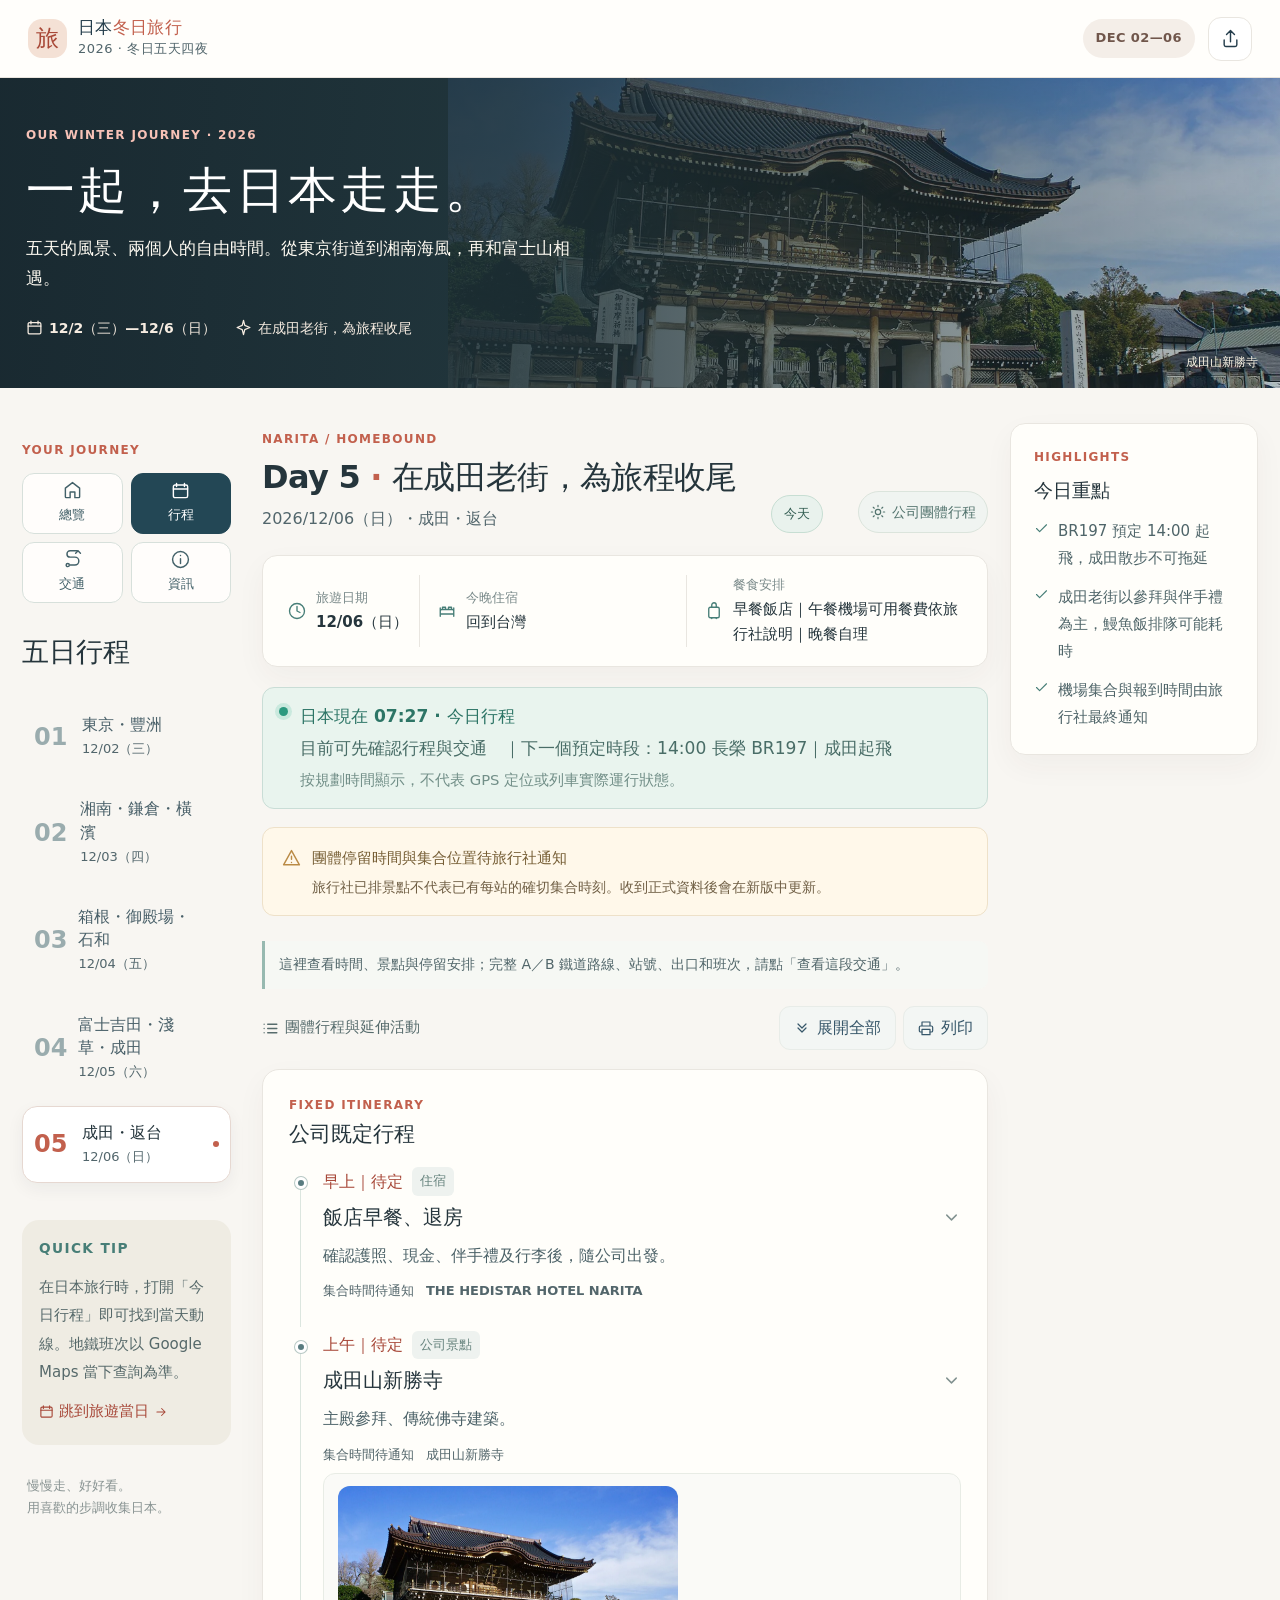
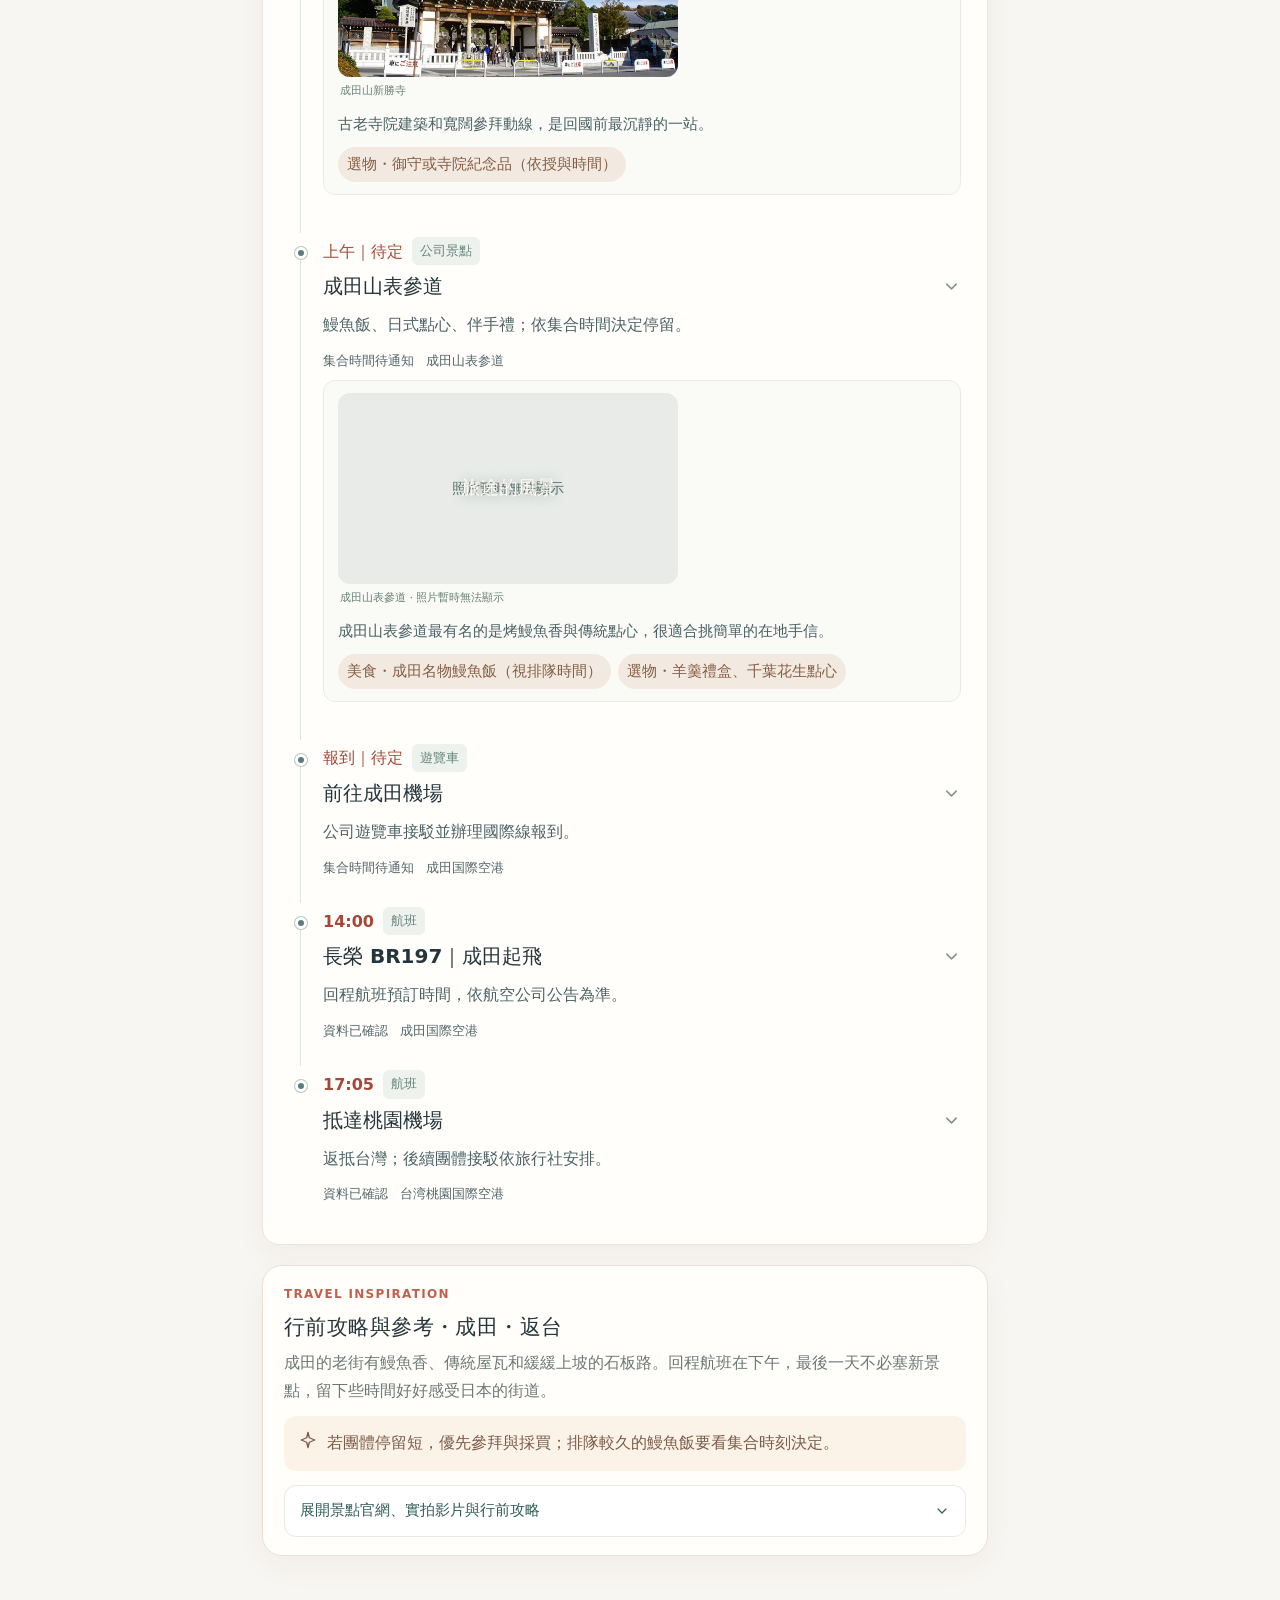
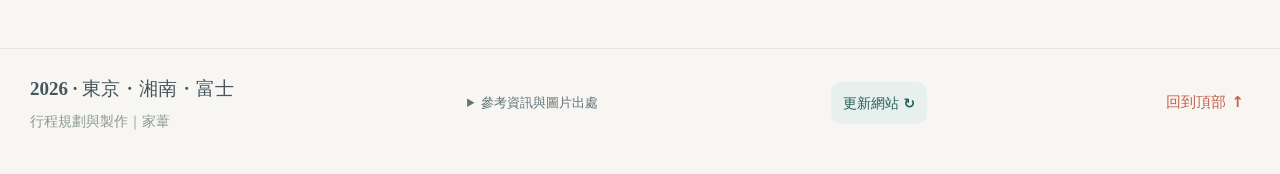
==== index.html @ fb78ba10 "Make LINE OG image release-specific and preserve fresh share previews: index.html" ====
<!doctype html>
<html lang="zh-Hant">
<head>
  <meta charset="UTF-8" />
  <meta name="viewport" content="width=device-width, initial-scale=1, viewport-fit=cover" />
  <meta name="theme-color" content="#243d4b" />
  <meta name="description" content="12/2–12/6，東京、湘南、箱根與富士山五日自由行手冊，含每日行程、景點美食、購物與步行交通導航。" />
  <meta name="robots" content="noindex, nofollow, noarchive" />
  <link rel="canonical" href="https://squallorc-dot.github.io/japan-company-trip-2026/" />
  <meta property="og:type" content="website" />
  <meta property="og:locale" content="zh_TW" />
  <meta property="og:site_name" content="2026 日本冬日旅行" />
  <meta property="og:title" content="2026 日本冬日旅行｜東京・湘南・富士" />
  <meta property="og:description" content="12/2–12/6，從東京街道到湘南海風，再和富士山相遇。五天的風景，也有兩個人的自由時光。" />
  <meta property="og:url" content="https://squallorc-dot.github.io/japan-company-trip-2026/" />
  <meta property="og:image" content="https://squallorc-dot.github.io/japan-company-trip-2026/assets/og-cover-20261024-17.jpg" />
  <meta property="og:image:width" content="1200" />
  <meta property="og:image:height" content="630" />
  <meta property="og:image:alt" content="新倉山忠靈塔與富士山的日本冬日風景" />
  <meta name="twitter:card" content="summary_large_image" />
  <meta name="twitter:title" content="2026 日本冬日旅行｜東京・湘南・富士" />
  <meta name="twitter:description" content="12/2–12/6，從東京街道到湘南海風，再和富士山相遇。五天的風景，也有兩個人的自由時光。" />
  <meta name="twitter:image" content="https://squallorc-dot.github.io/japan-company-trip-2026/assets/og-cover-20261024-17.jpg" />
  <meta name="color-scheme" content="light" />
  <meta name="author" content="家葦" />
  <link rel="icon" type="image/svg+xml" href="./assets/icon.svg" />
  <link rel="manifest" href="./manifest.webmanifest" />
  <link rel="apple-touch-icon" href="./assets/icon-192.png" />
  <link rel="stylesheet" href="./styles.css?v=20261024-17" />
  <title>2026 日本冬日旅行｜東京・湘南・富士</title>
</head>
<body>
  <div id="app">
    <div class="boot-screen"><div class="boot-mark">旅</div><p>2026 日本旅遊手冊</p></div>
  </div>
  <script type="module" src="./app.js?v=20261024-17"></script>
</body>
</html>
---- styles.css ----
:root{
 --navy:#102a37;--navy2:#234755;--coral:#e85a4f;--coral-dark:#b83e37;--mint:#4b918b;--sand:#f6eee5;
 --paper:#f8f8f5;--card:#fff;--ink:#1b2c32;--muted:#65757b;--line:#e6e8e5;--soft:#f2f5f3;
 --shadow:0 14px 38px rgba(18,45,52,.055);--radius:18px;--max:1510px;
 font-family:Inter,"Noto Sans TC","PingFang TC","Microsoft JhengHei",system-ui,-apple-system,sans-serif;
 color:var(--ink);background:var(--paper);font-synthesis:none;
}
*{box-sizing:border-box}html{scroll-behavior:smooth}body{margin:0;min-width:320px;line-height:1.56;-webkit-font-smoothing:antialiased}button,input{font:inherit}button{cursor:pointer}button:disabled{cursor:not-allowed}a{color:inherit;text-decoration:none}a:hover{text-decoration:none}img{max-width:100%}.i{display:inline-block;flex-shrink:0;vertical-align:-.18em}.site-shell{min-height:100vh}.boot-screen{height:70vh;display:grid;place-content:center;text-align:center;gap:12px;color:var(--navy)}.boot-mark{width:62px;height:62px;border-radius:18px;display:grid;place-items:center;background:var(--navy);color:white;font-weight:900;font-size:30px;margin:auto}.boot-screen p{font-size:14px;letter-spacing:.16em}
/* Universal controls */
.eyebrow{display:block;font-size:10px;font-weight:850;letter-spacing:.16em;color:var(--coral);text-transform:uppercase}.eyebrow.light{color:#f7c2b7}.button{appearance:none;border:1px solid transparent;border-radius:11px;display:inline-flex;align-items:center;justify-content:center;gap:7px;padding:9px 13px;font-size:12px;font-weight:800;white-space:nowrap;background:white;transition:transform .15s,background .15s,border-color .15s}.button:hover{transform:translateY(-1px)}.button:focus-visible,.icon-button:focus-visible,button:focus-visible,a:focus-visible{outline:3px solid #f5a38f;outline-offset:3px}.button-primary{color:white;background:var(--coral);border-color:var(--coral)}.button-primary:hover{background:var(--coral-dark)}.button-outline{border-color:var(--line);background:white;color:var(--ink)}.button-outline:hover{border-color:var(--mint)}.button-soft{background:#fff0ee;border-color:#f5d4cc;color:var(--coral-dark)}.button-quiet{color:var(--navy2);background:#f3f6f4;border-color:#e8ece8}.button-quiet:hover{background:#e9f0ed}.button-full{width:100%}.icon-button{width:36px;height:36px;display:grid;place-items:center;border:1px solid var(--line);border-radius:11px;background:white;color:var(--navy)}.text-link{border:0;padding:0;background:transparent;color:var(--coral-dark);font-size:12px;font-weight:750;display:inline-flex;align-items:center;gap:5px;text-align:left}.text-link:hover{text-decoration:underline}
/* Header */
.topbar{height:74px;padding:0 max(28px,calc((100vw - var(--max))/2));background:rgba(255,255,255,.96);border-bottom:1px solid #ebedeb;display:flex;align-items:center;justify-content:space-between;position:relative;z-index:5}.brand{display:flex;align-items:center;gap:11px}.brand-mark{width:39px;height:39px;border-radius:12px;background:var(--navy);color:#f5c39f;font-size:20px;font-weight:900;display:grid;place-items:center}.brand-name{display:grid;gap:0}.brand-name b{font-size:13px;letter-spacing:.07em;color:var(--navy);line-height:1.3}.brand-name b span{color:var(--coral)}.brand-name small{font-size:11px;color:var(--muted);letter-spacing:.12em}.top-actions{display:flex;align-items:center;gap:13px}.date-pill{font-size:11px;font-weight:800;letter-spacing:.09em;color:var(--navy2);background:#f3f5f3;padding:8px 13px;border-radius:50px}
/* Hero */
.hero{min-height:292px;background:linear-gradient(118deg,#102a37 0%,#214654 59%,#3c6c72 100%);position:relative;overflow:hidden;display:flex;align-items:center;padding:37px max(35px,calc((100vw - var(--max))/2 + 32px));isolation:isolate}.hero:after{content:"";pointer-events:none;position:absolute;inset:0;background:linear-gradient(90deg,rgba(11,33,43,.74),rgba(11,33,43,.65) 38%,rgba(11,33,43,.04) 78%);z-index:-1}.hero-inner{max-width:690px;z-index:1;position:relative}.hero h1{color:white;font-weight:850;font-size:clamp(29px,3.4vw,46px);letter-spacing:.065em;margin:12px 0 10px;line-height:1.23}.hero-sub{color:#e1e9e5;font-size:13px;max-width:520px;margin:0;line-height:1.85}.hero-meta{display:flex;flex-wrap:wrap;gap:14px 21px;margin-top:23px;color:#d0e1dd;font-size:11px;font-weight:650}.hero-meta>span{display:inline-flex;align-items:center;gap:6px}.hero-art{position:absolute;right:0;top:0;height:100%;width:55%;object-fit:cover;object-position:center 50%;opacity:.82;z-index:-2}
/* Dashboard layout */
.workspace{max-width:var(--max);margin:auto;display:grid;grid-template-columns:228px minmax(0,1fr);gap:31px;padding:34px 26px 90px;align-items:start}.sidebar{padding:17px 5px 18px 0;position:sticky;top:17px}.sidebar-eyebrow{font-size:10px;font-weight:900;color:var(--coral);letter-spacing:.18em}.sidebar-title{font-size:22px;font-weight:850;margin:6px 0 22px}.day-nav{display:grid;gap:7px}.day-nav-item{width:100%;display:flex;align-items:center;gap:12px;background:transparent;border:1px solid transparent;border-radius:15px;padding:12px 10px;text-align:left;color:#496069;transition:background .15s,border-color .15s}.day-nav-item:hover{background:white;border-color:var(--line)}.day-nav-item.is-active{background:white;border-color:#e6d8d1;box-shadow:0 6px 17px rgba(20,45,49,.055);color:var(--ink)}.day-nav-num{font-size:24px;line-height:1;font-weight:800;color:#9aacae;width:37px}.is-active .day-nav-num{color:var(--coral)}.day-nav-item b{display:block;font-size:12px;white-space:nowrap;line-height:1.45}.day-nav-item small{display:block;color:var(--muted);font-size:11px;margin-top:2px}.nav-indicator{width:6px;height:6px;background:var(--coral);border-radius:50%;margin-left:auto;opacity:0}.is-active .nav-indicator{opacity:1}.sidebar-card{margin-top:37px;background:#ebf0ed;padding:17px;border-radius:16px}.sidebar-mini{color:var(--mint);font-weight:900;font-size:10px;letter-spacing:.14em}.sidebar-card p{font-size:12px;line-height:1.8;color:#56696a;margin:12px 0}.sidebar-foot{color:#889392;font-size:10px;line-height:1.7;padding:30px 5px 0}.workspace-main{min-width:0}.content-grid{display:grid;grid-template-columns:minmax(0,1fr) 260px;gap:25px;align-items:start}.main-content{min-width:0}.right-rail{display:grid;gap:17px;position:sticky;top:20px}.sidebox{background:white;border-radius:15px;padding:21px;border:1px solid var(--line);box-shadow:var(--shadow)}.sidebox h3{font-size:15px;margin:6px 0 12px}.sidebox p{font-size:12px;color:#5d6d71;line-height:1.8;margin:8px 0 15px}.sidebox .text-link{margin-top:13px}.highlight-list{list-style:none;padding:0;margin:0;display:grid;gap:12px}.highlight-list li{display:flex;align-items:start;gap:9px;color:#52686a;font-size:12px;line-height:1.7}.highlight-list li .i{margin-top:3px;color:var(--mint)}.hotel-side h3{line-height:1.4}
/* Day content */
.intro-heading{display:flex;align-items:flex-end;justify-content:space-between;gap:20px;margin:6px 0 24px}.intro-heading h2{font-size:clamp(24px,2.1vw,32px);line-height:1.3;margin:7px 0 7px;letter-spacing:-.02em}.divider-dot{color:var(--coral);margin:0 10px}.intro-heading p{font-size:13px;color:var(--muted);margin:0}.day-kind{border:1px solid #dbe4dc;border-radius:50px;white-space:nowrap;color:#53746e;font-size:11px;font-weight:750;padding:8px 11px;background:#f0f4f1;display:inline-flex;align-items:center;gap:6px}
.fact-strip{background:white;border:1px solid var(--line);box-shadow:var(--shadow);border-radius:15px;display:grid;grid-template-columns:.77fr 1.4fr 1.5fr;padding:18px 18px;margin-bottom:23px;gap:8px}.fact-strip>div{display:flex;gap:10px;min-width:0;border-right:1px solid var(--line);padding:0 10px;align-items:center}.fact-strip>div:last-child{border:0}.fact-strip .i{color:var(--mint);flex-shrink:0}.fact-strip span{min-width:0}.fact-strip small{display:block;font-size:10px;color:#7a8a8a;white-space:nowrap}.fact-strip strong{display:block;font-size:11px;line-height:1.5;color:var(--ink);font-weight:800;margin-top:2px}
.day-tabs{display:none}.plan-panel{background:white;border:1px solid var(--line);border-radius:17px;padding:21px 21px 19px;box-shadow:var(--shadow);margin-bottom:20px}.section-top{display:flex;align-items:center;justify-content:space-between;gap:16px;margin-bottom:18px}.section-top h3{font-size:18px;line-height:1.3;margin:5px 0 0;font-weight:850}.plan-options{display:flex;flex-wrap:wrap;gap:8px;margin-bottom:15px}.plan-option{border:1px solid #e2e5e1;border-radius:11px;background:#f7f8f6;color:#536a6c;display:flex;align-items:center;gap:7px;padding:11px 13px;font-size:11px;font-weight:780;line-height:1.3}.plan-option b{display:grid;place-items:center;width:19px;height:19px;border-radius:6px;background:#e8eeee;font-size:11px}.plan-option.active{background:#fff4f0;border-color:#f4b9a7;color:#ab4339}.plan-option.active b{color:white;background:var(--coral)}.plan-option .i{margin-left:2px}.plan-desc{display:flex;align-items:start;gap:12px;background:#f7f9f7;border-radius:11px;padding:14px}.plan-desc-icon{width:34px;height:34px;display:grid;place-items:center;background:#e4eeea;color:#4e8c82;border-radius:9px;flex-shrink:0}.plan-desc b{font-size:12px;color:#38545b}.plan-desc p{font-size:11px;color:#738184;margin:4px 0 0;line-height:1.7}
.notice{display:flex;gap:11px;background:#fff8ea;border:1px solid #eee1c9;border-radius:12px;padding:13px 17px;margin:0 0 25px;color:#765e35}.notice-mark{margin-top:2px;color:#ba8b46}.notice strong{font-size:12px}.notice p{font-size:11px;line-height:1.7;margin:3px 0 0;color:#8a7858}.notice.compact{margin-top:20px}.toolbar{display:flex;justify-content:space-between;align-items:center;gap:7px;margin:4px 0 19px}.toolbar>span{font-size:12px;font-weight:800;color:#576c6d;display:flex;gap:6px;align-items:center}.toolbar>div{display:flex;gap:7px}.toolbar .button{padding:8px 10px;font-size:11px}
/* Timeline */
.timeline-section{background:white;border:1px solid var(--line);border-radius:17px;padding:22px 24px 13px;margin-bottom:20px;box-shadow:var(--shadow)}.timeline-section>.section-top{margin-bottom:15px}.timeline{position:relative}.timeline-item{position:relative;display:grid;grid-template-columns:23px minmax(0,1fr);gap:11px;min-width:0}.timeline-rail{position:relative;display:flex;justify-content:center}.timeline-rail:before{position:absolute;content:"";top:14px;bottom:0;width:1px;background:#dce6df}.timeline-item:last-child .timeline-rail:before{display:none}.rail-circle{position:relative;z-index:1;margin-top:14px;width:12px;height:12px;border:3px solid white;border-radius:50%;background:#8fa6a3;box-shadow:0 0 0 1px #b7c8c4}.timeline-item.company .rail-circle{background:#597c80}.timeline-item.personal .rail-circle{background:var(--coral);box-shadow:0 0 0 1px #ecc3bb}.timeline-item.transit .rail-circle{background:#97b9b0}.timeline-item.bonus .rail-circle{background:#dfb36e}.event-body{padding:4px 0 22px;min-width:0}.event-top{display:flex;align-items:center;gap:8px;flex-wrap:wrap;margin-bottom:4px}.event-time{font-size:11px;color:var(--coral-dark);font-weight:900;letter-spacing:.035em}.event-tag{background:#eef2ef;border-radius:6px;padding:2px 7px;color:#66837d;font-size:10px;font-weight:750}.event-title-button{background:transparent;border:0;padding:0;text-align:left;display:flex;justify-content:space-between;align-items:center;gap:10px;color:var(--ink);width:100%}.event-title-button:hover .event-title{color:var(--coral-dark)}.event-title-button[aria-expanded="true"]>.i{transform:rotate(180deg)}.event-title-button>.i{color:#80918f;transition:transform .18s}.event-title{font-size:14px;line-height:1.4;font-weight:850}.event-desc{font-size:12px;color:#5d6c71;line-height:1.75;margin:6px 21px 7px 0}.event-meta{display:flex;align-items:center;flex-wrap:wrap;gap:7px 12px;font-size:10px;color:#97a1a0}.event-meta>span:first-child{font-weight:750}.japan-label{font-weight:550}.event-extra{margin-top:11px;margin-right:6px;border-left:2px solid #dfe8e2;background:#f7f9f7;padding:13px 14px;border-radius:0 10px 10px 0}.hours{font-size:11px;color:#627571;display:flex;align-items:center;gap:7px;margin-bottom:8px;line-height:1.6}.event-tips{padding:0 0 0 17px;margin:3px 0 12px;font-size:11px;color:#5c6c6e;line-height:1.72}.event-tips li{padding-left:0;margin-bottom:5px}.event-actions{display:flex;flex-wrap:wrap;gap:7px}.mini-action{display:inline-flex;align-items:center;gap:5px;border:1px solid #dae4de;padding:8px 10px;font-weight:750;font-size:11px;border-radius:9px;background:white;color:#55786e}.mini-action.strong{background:#e6f0ea;color:#336d60;border-color:#d1e2d8}.mini-action:hover{border-color:var(--mint)}.minor{font-size:11px;color:var(--muted)}
/* Main pages */
.page-section{min-height:60vh;max-width:1040px}.page-heading{margin:4px 0 26px}.page-heading h2{font-size:30px;margin:6px 0 8px;line-height:1.3}.page-heading p{color:#66777a;font-size:13px;margin:0}.overview-list{display:grid;gap:13px}.overview-card{display:flex;text-align:left;align-items:center;gap:20px;border:1px solid var(--line);background:white;border-radius:16px;padding:22px 22px;width:100%;transition:transform .2s,border-color .2s,box-shadow .2s;box-shadow:var(--shadow)}.overview-card:hover{transform:translateY(-2px);border-color:#eac6b9;box-shadow:0 15px 28px rgba(34,57,61,.07)}.overview-card.selected{border-left:4px solid var(--coral)}.overview-index{min-width:74px;display:grid;justify-items:center;color:var(--coral)}.overview-index b{font-size:37px;line-height:1}.overview-index small{font-size:11px;letter-spacing:.09em;color:#9ca9a8;font-weight:800;margin-top:4px}.overview-text{flex:1;min-width:0}.overview-text>span{color:var(--mint);font-weight:800;font-size:10px;letter-spacing:.08em}.overview-text h3{font-size:16px;font-weight:850;line-height:1.45;margin:3px 0}.overview-text p{font-size:12px;color:#718085;margin:0 0 9px}.overview-text>small{display:inline-flex;gap:5px;align-items:center;color:#728989;font-size:11px}.overview-arrow{color:#a5b1b1}.overview-summary{display:grid;grid-template-columns:repeat(3,1fr);gap:12px;margin-top:25px}.overview-summary>div{background:#eaf1ed;border-radius:13px;padding:18px;display:grid;gap:7px}.overview-summary .i{color:var(--mint)}.overview-summary b{font-size:12px}.overview-summary span{font-size:11px;line-height:1.6;color:#617573}
.route-list{display:grid;gap:10px}.route-card{background:white;display:flex;align-items:start;gap:16px;border:1px solid var(--line);border-radius:14px;padding:18px}.route-index{background:#e7efeb;color:var(--mint);border-radius:50%;width:28px;height:28px;flex-shrink:0;display:grid;place-items:center;font-weight:800;font-size:12px}.route-info{flex:1;min-width:0}.route-info b{font-size:13px}.route-info small{display:block;font-size:11px;color:#758988;margin:5px 0}.route-info p{font-size:11px;color:#5d6f70;margin:5px 0 0;line-height:1.75}.route-go{background:var(--coral);color:white;padding:9px;border-radius:10px;display:flex}.route-go:hover{background:var(--coral-dark)}.empty-panel{background:white;border:1px solid var(--line);padding:25px;border-radius:12px;color:#5f7371;font-size:12px}.return-hotel{background:#183c46;color:white;border-radius:15px;padding:23px;display:flex;align-items:center;justify-content:space-between;gap:10px;margin-top:20px}.return-hotel small{color:#a7c7c5;font-size:10px;display:block}.return-hotel strong{display:block;font-size:15px;line-height:1.5;margin:4px 0}.return-hotel p{font-size:11px;color:#bad0cd;margin:0}.quick-sites{margin-top:26px;background:white;border:1px solid var(--line);padding:22px;border-radius:16px;display:flex;flex-wrap:wrap;gap:9px}.quick-sites h3{font-size:15px;width:100%;margin:0 0 7px}.quick-sites a{display:flex;align-items:center;gap:5px;padding:7px 9px;background:#f3f6f4;border-radius:7px;font-size:11px;color:#43645f;font-weight:750}
/* Info */
.info-subhead{display:flex;gap:9px;align-items:center;margin:31px 0 14px;font-size:17px;font-weight:850}.info-subhead .i{color:var(--coral)}.flight-grid{display:grid;grid-template-columns:repeat(2,minmax(0,1fr));gap:14px}.flight-card{background:white;border:1px solid var(--line);border-radius:15px;padding:19px;box-shadow:var(--shadow)}.flight-top{display:flex;align-items:center;justify-content:space-between;font-size:11px;color:#78908c;margin-bottom:18px}.flight-top b{background:#eef3ee;padding:4px 9px;border-radius:7px;color:var(--navy2)}.flight-time{display:flex;justify-content:space-between;gap:7px;align-items:start}.flight-time>div{display:grid;gap:5px;flex:1}.flight-time>div:last-child{text-align:right}.flight-time strong{font-size:25px;color:var(--navy)}.flight-time small{font-size:10px;color:#60777b}.flight-line{color:var(--coral);font-size:22px;margin:2px 4px}.flight-card p{font-size:11px;color:#83908f;margin:17px 0 0}.hotel-stack{display:grid;gap:15px}.hotel-card{background:white;padding:23px 25px;border:1px solid var(--line);border-radius:16px}.hotel-heading{border-bottom:1px solid var(--line);padding-bottom:15px;margin-bottom:13px}.hotel-heading small{font-size:11px;color:var(--coral);font-weight:800}.hotel-heading h3{font-size:17px;line-height:1.4;margin:5px 0}.hotel-heading p{font-size:11px;color:#728683;margin:0}.hotel-card>p{font-size:12px;color:#5b6d6f;line-height:1.8}.hotel-card ul{font-size:11px;line-height:1.8;color:#607474;padding-left:19px}.hotel-card li{margin-bottom:5px}.hotel-actions{display:flex;gap:8px;flex-wrap:wrap;margin-top:17px}.check-caption{font-size:11px;color:#7d8a88}.check-list{background:white;border:1px solid var(--line);border-radius:15px;overflow:hidden}.check-row{display:flex;align-items:center;gap:11px;padding:14px 15px;border-bottom:1px solid var(--line);cursor:pointer}.check-row:last-child{border-bottom:0}.check-row input{accent-color:var(--coral);width:17px;height:17px;flex-shrink:0}.check-row input:checked+.check-text{text-decoration:line-through;color:#8b9996}.check-text{flex:1;font-size:12px;line-height:1.7}.check-status{font-size:10px;font-weight:800;color:#997340;background:#fff4e6;padding:4px 8px;border-radius:7px;white-space:nowrap}.sources-card{border-radius:15px;background:white;border:1px solid var(--line);padding:21px 24px;display:flex;gap:9px;flex-direction:column}.sources-card p{font-size:12px;line-height:1.8;color:#5c6d6f;margin:0 0 8px}.sources-card a,.sources-card>span{font-size:11px;color:#3f7771;display:flex;align-items:center;gap:5px}.sources-card a:hover{text-decoration:underline}.version-text{margin-top:17px;border-top:1px solid var(--line);padding-top:12px;font-size:10px;color:#9ba6a3}
/* Bottom, footer, modal */
.footer{max-width:var(--max);margin:auto;padding:24px 30px 40px;border-top:1px solid var(--line);display:flex;gap:10px;flex-wrap:wrap;align-items:center;justify-content:space-between;color:#8b9996;font-size:10px}.footer>span{letter-spacing:.16em;font-weight:850}.footer button{background:none;border:0;color:var(--coral);font-size:11px;font-weight:800}.bottom-nav{display:none}.modal-backdrop{position:fixed;inset:0;z-index:100;background:rgba(13,33,39,.55);display:flex;align-items:center;justify-content:center;padding:17px;backdrop-filter:blur(3px)}.modal{background:var(--paper);width:min(1120px,100%);max-height:86vh;display:flex;flex-direction:column;border-radius:18px;padding:25px;box-shadow:0 30px 100px rgba(0,0,0,.22)}.modal-header{display:flex;justify-content:space-between;align-items:center;gap:10px;margin-bottom:20px}.modal-header h2{font-size:20px;margin:4px 0}.compare-grid{display:grid;grid-template-columns:repeat(auto-fit,minmax(210px,1fr));gap:12px;overflow-y:auto;padding:2px 2px 10px}.compare-card{padding:17px;border:1px solid var(--line);border-radius:12px;background:white;display:flex;flex-direction:column;gap:10px}.compare-card.chosen{border:2px solid #eca68f}.compare-card-head b{display:block;font-size:12px}.compare-card-head small{display:block;font-size:11px;color:#7c8b89;margin-top:5px}.compare-card ol{padding-left:20px;font-size:11px;line-height:1.7;flex:1;margin:0}.compare-card li{margin-bottom:8px}.compare-card li span{color:#a4aca9;margin-left:4px}.compare-card p{font-size:10px;color:#71817d;line-height:1.65}.compare-card .button{margin-top:auto}.update-banner{position:fixed;bottom:22px;left:50%;transform:translateX(-50%);z-index:101;display:flex;gap:13px;align-items:center;box-shadow:0 15px 50px #0003;padding:14px 18px;background:var(--navy);color:white;border-radius:12px;font-size:12px}.update-banner button{border:0;background:var(--coral);color:white;padding:8px 10px;border-radius:6px}.update-banner button:last-child{background:transparent;font-size:20px}.toast{position:fixed;bottom:30px;left:50%;transform:translateX(-50%);background:#1d4749;color:white;z-index:101;padding:11px 20px;box-shadow:0 12px 30px #0002;border-radius:50px;font-size:12px;white-space:nowrap}
/* Laptop */
@media(max-width:1280px){.workspace{grid-template-columns:202px minmax(0,1fr);gap:18px;padding:28px 22px 70px}.content-grid{grid-template-columns:minmax(0,1fr) 230px;gap:16px}.hero{padding-left:26px}.hero-art{width:60%}.sidebox{padding:17px}.fact-strip{padding:14px 8px}}
@media(max-width:1080px){.content-grid{display:block}.right-rail{position:static;grid-template-columns:repeat(2,minmax(0,1fr));margin-top:18px}.right-rail .sidebox:last-child{display:none}.workspace{grid-template-columns:182px minmax(0,1fr)}.intro-heading h2{font-size:26px}.fact-strip{grid-template-columns:repeat(2,minmax(0,1fr))}.fact-strip>div:nth-child(2){border:0}.fact-strip>div:last-child{grid-column:1/-1;padding:10px;border-top:1px solid var(--line)}}
@media(max-width:790px){.topbar{height:64px;padding:0 17px}.brand-mark{width:35px;height:35px;font-size:18px}.brand-name b{font-size:11px}.brand-name small{font-size:10px}.date-pill{display:none}.hero{min-height:252px;padding:29px 23px}.hero-inner{max-width:590px}.hero h1{font-size:30px}.hero-sub{font-size:12px;max-width:360px}.hero-art{height:100%;width:95%;opacity:.55;object-position:right}.hero:after{background:linear-gradient(90deg,rgba(11,32,43,.95),rgba(11,32,43,.75) 59%,rgba(11,32,43,.18))}.hero-meta{gap:9px 12px;margin-top:17px;font-size:10px}.workspace{display:block;padding:23px 16px 110px}.sidebar{display:none}.day-tabs{display:grid;grid-template-columns:repeat(5,1fr);gap:6px;margin:20px 0 19px}.day-tab{background:white;border:1px solid var(--line);padding:10px 3px;border-radius:10px;display:grid;gap:3px;text-align:center;color:#7b8e8b}.day-tab.active{background:var(--navy);border-color:var(--navy);color:white;box-shadow:0 6px 14px #102a3721}.day-tab span{font-size:10px;font-weight:850}.day-tab b{font-size:13px}.bottom-nav{display:flex;align-items:center;justify-content:space-around;background:rgba(255,255,255,.98);border-top:1px solid var(--line);position:fixed;z-index:40;bottom:0;left:0;right:0;padding:8px 4px calc(7px + env(safe-area-inset-bottom));box-shadow:0 -5px 20px rgba(27,45,45,.06);backdrop-filter:blur(12px)}.bottom-nav button{display:grid;place-items:center;gap:3px;min-width:64px;border:0;background:transparent;color:#7b9290;font-size:10px;font-weight:800;padding:5px 4px}.bottom-nav button.active{color:var(--coral)}.bottom-nav button.active:after{content:"";position:absolute;bottom:calc(4px + env(safe-area-inset-bottom));width:25px;height:2px;background:var(--coral);border-radius:3px}.footer{padding:24px 18px 105px}.right-rail{display:grid}.mobile-bottom-space{height:0}.overview-summary{grid-template-columns:1fr 1fr}.overview-summary>div:last-child{grid-column:1/-1}.toast,.update-banner{bottom:86px}}
@media(max-width:540px){.hero{min-height:239px;padding:26px 17px}.hero h1{font-size:28px;margin:9px 0}.hero-sub{font-size:11px;line-height:1.8}.hero-meta{gap:7px 9px}.hero-meta>span{font-size:10px}.hero-meta .i{width:14px}.workspace{padding:18px 11px 100px}.intro-heading{align-items:start;display:block;margin:6px 4px 17px}.intro-heading h2{font-size:24px;line-height:1.3}.intro-heading p{font-size:11px}.day-kind{margin-top:10px;font-size:10px}.fact-strip{padding:12px 11px;margin-bottom:15px;grid-template-columns:1fr 1fr;gap:6px}.fact-strip>div{padding:0 4px;align-items:flex-start}.fact-strip .i{width:16px;height:16px;margin-top:3px}.fact-strip strong{font-size:10px}.fact-strip small{font-size:9px}.fact-strip>div:nth-child(2){border:0}.fact-strip>div:last-child{padding:9px 4px 0}.day-tabs{margin:17px 0;gap:5px}.day-tab{padding:8px 0}.day-tab span{font-size:9px}.day-tab b{font-size:12px}.plan-panel{padding:16px 13px}.section-top{align-items:center;gap:8px}.section-top h3{font-size:16px}.section-top .button{padding:8px 9px;font-size:10px}.plan-options{gap:6px}.plan-option{padding:9px 10px;font-size:11px;gap:6px}.plan-option b{width:16px;height:16px}.plan-option .i{width:12px}.plan-desc{padding:12px}.plan-desc b{font-size:11px}.plan-desc p{font-size:10px}.notice{padding:12px 11px}.notice p{font-size:10px}.toolbar{padding:0 2px}.toolbar>span{font-size:11px}.toolbar .button{font-size:10px;padding:7px 9px}.desktop-print{display:none}.timeline-section{padding:19px 13px 7px;margin-bottom:14px}.timeline-item{grid-template-columns:20px minmax(0,1fr);gap:8px}.event-title{font-size:13px}.event-desc{font-size:11px;margin-right:5px}.event-meta{font-size:9px}.event-extra{padding:12px 10px;margin-right:0}.mini-action{font-size:10px;padding:9px}.right-rail{grid-template-columns:1fr;gap:12px}.right-rail .sidebox:last-child{display:block}.sidebox{padding:17px}.page-heading{padding:0 4px}.page-heading h2{font-size:24px}.page-heading p{font-size:12px}.overview-card{gap:12px;padding:16px 13px}.overview-index{min-width:48px}.overview-index b{font-size:28px}.overview-index small{font-size:9px}.overview-text h3{font-size:13px}.overview-text p{font-size:11px}.overview-text>span{font-size:9px}.overview-text>small{font-size:9px}.overview-arrow .i{width:16px}.overview-summary>div{padding:14px}.flight-grid{grid-template-columns:1fr}.hotel-card{padding:19px 16px}.check-row{gap:9px;padding:12px 11px}.check-text{font-size:11px}.check-status{font-size:9px}.modal{padding:15px 11px;max-height:90vh}.modal-header h2{font-size:17px}.compare-grid{grid-template-columns:1fr}.return-hotel{padding:15px}.return-hotel strong{font-size:12px}.return-hotel .button{font-size:11px}.route-card{padding:14px;gap:9px}.route-index{width:22px;height:22px}.route-info b{font-size:12px}}
@media(prefers-reduced-motion:reduce){*,*:before,*:after{scroll-behavior:auto!important;animation:none!important;transition:none!important}}
@media print{
 @page{size:A4;margin:13mm}*{-webkit-print-color-adjust:exact;print-color-adjust:exact}body{background:white!important;font-size:11px}.topbar,.sidebar,.bottom-nav,.plan-options,.plan-panel .button,.toolbar,.footer,.modal-backdrop,.toast,.update-banner,.right-rail,.hero-art,.day-tabs{display:none!important}.hero{padding:10px 0!important;min-height:auto!important;color:black!important;background:white!important}.hero:after{display:none}.hero h1{color:#222;font-size:22px}.hero-sub,.hero-meta{color:#555}.workspace{display:block;padding:0}.content-grid{display:block}.fact-strip{box-shadow:none}.timeline-section,.fact-strip,.notice{box-shadow:none;break-inside:avoid}.timeline-item{break-inside:avoid}.event-extra{display:block!important}.event-body{padding-bottom:12px}.event-title{font-size:12px}.event-desc{font-size:10px}.plan-panel{border:1px solid #ccc;box-shadow:none}.mini-action,.route-go{display:none!important}.intro-heading{margin-top:10px}.page-section{max-width:none}.flight-grid{grid-template-columns:1fr 1fr}}
.live-panel{display:flex;align-items:flex-start;gap:12px;border:1px solid #c9ddd6;background:#e9f4ee;border-radius:12px;padding:14px 16px;margin:0 0 18px}.live-dot{flex-shrink:0;width:9px;height:9px;background:#2c997f;border-radius:50%;box-shadow:0 0 0 4px #cae9de;margin-top:5px}.live-panel b{font-size:12px;color:#2d7566}.live-panel p{font-size:12px;color:#496d67;line-height:1.7;margin:3px 0}.live-panel small{font-size:10px;color:#728f88}

/* Desktop readability v2026.10.23-02: Chinese reading first, not information density. */
:root{--read-scale:1.14}
@media screen and (min-width:791px){
 .workspace{grid-template-columns:218px minmax(0,1fr);gap:27px;padding-top:37px}
 .content-grid{grid-template-columns:minmax(0,1fr) minmax(245px,265px);gap:24px}
 .brand-name b{font-size:calc(15px * var(--read-scale))}
 .brand-name small{font-size:calc(12px * var(--read-scale))}
 .date-pill{font-size:calc(12px * var(--read-scale))}
 .hero-sub{font-size:calc(16px * var(--read-scale));line-height:1.78}
 .hero-meta{font-size:calc(13px * var(--read-scale))}
 .eyebrow,.sidebar-eyebrow,.sidebar-mini{font-size:calc(12px * var(--read-scale));letter-spacing:.10em}
 .sidebar-title{font-size:25px}
 .day-nav-item{padding:14px 11px;gap:11px}
 .day-nav-item b{font-size:calc(15px * var(--read-scale));white-space:normal}
 .day-nav-item small{font-size:calc(13px * var(--read-scale))}
 .sidebar-card p{font-size:calc(14px * var(--read-scale));line-height:1.85}
 .sidebar-foot{font-size:calc(12px * var(--read-scale))}
 .intro-heading p,.page-heading p{font-size:calc(15px * var(--read-scale));line-height:1.75}
 .day-kind{font-size:calc(13px * var(--read-scale))}
 .fact-strip{padding:21px 16px;gap:8px}
 .fact-strip small{font-size:calc(12px * var(--read-scale));white-space:normal;line-height:1.55}
 .fact-strip strong{font-size:calc(14px * var(--read-scale));line-height:1.65}
 .plan-panel{padding:23px}
 .section-top h3{font-size:calc(21px * var(--read-scale))}
 .plan-option{padding:12px 13px;font-size:calc(14px * var(--read-scale));line-height:1.5}
 .plan-option b{font-size:calc(12px * var(--read-scale));width:23px;height:23px}
 .plan-desc{padding:17px}
 .plan-desc b{font-size:calc(15px * var(--read-scale))}
 .plan-desc p{font-size:calc(14px * var(--read-scale));line-height:1.75}
 .notice{padding:16px 19px}
 .notice strong{font-size:calc(15px * var(--read-scale))}
 .notice p{font-size:calc(14px * var(--read-scale));line-height:1.8;color:#6d5a37}
 .toolbar>span{font-size:calc(15px * var(--read-scale))}
 .toolbar .button,.button{font-size:calc(14px * var(--read-scale));padding:10px 14px;white-space:normal;line-height:1.4}
 .text-link{font-size:calc(14px * var(--read-scale))}
 .timeline-section{padding:26px 27px 18px}
 .event-body{padding-bottom:27px}
 .event-time{font-size:calc(14px * var(--read-scale))}
 .event-tag{font-size:calc(12px * var(--read-scale));padding:3px 8px}
 .event-title{font-size:calc(18px * var(--read-scale));line-height:1.5}
 .event-desc{font-size:calc(15px * var(--read-scale));line-height:1.8;margin:8px 18px 8px 0;color:#4f6267}
 .event-meta{font-size:calc(12px * var(--read-scale));color:#6a7b7e;line-height:1.65}
 .event-extra{padding:17px 18px}
 .event-tips,.hours,.minor{font-size:calc(14px * var(--read-scale));line-height:1.8}
 .mini-action{font-size:calc(13px * var(--read-scale));padding:10px 13px;line-height:1.5}
 .sidebox{padding:23px}
 .sidebox h3{font-size:calc(18px * var(--read-scale))}
 .sidebox p,.highlight-list li{font-size:calc(14px * var(--read-scale));line-height:1.8;color:#4f6569}
 .page-heading h2{font-size:calc(32px * var(--read-scale))}
 .overview-card{padding:24px;gap:20px}
 .overview-text>span,.overview-text>small{font-size:calc(12px * var(--read-scale))}
 .overview-text h3{font-size:calc(19px * var(--read-scale))}
 .overview-text p{font-size:calc(15px * var(--read-scale));line-height:1.65}
 .overview-index small{font-size:calc(12px * var(--read-scale))}
 .overview-summary b{font-size:calc(15px * var(--read-scale))}
 .overview-summary span{font-size:calc(14px * var(--read-scale))}
 .route-info b{font-size:calc(17px * var(--read-scale))}
 .route-info small,.route-info p{font-size:calc(14px * var(--read-scale));line-height:1.75}
 .route-index{font-size:calc(14px * var(--read-scale))}
 .return-hotel strong{font-size:calc(18px * var(--read-scale))}
 .return-hotel small,.return-hotel p{font-size:calc(14px * var(--read-scale));line-height:1.7}
 .quick-sites h3{font-size:calc(18px * var(--read-scale))}
 .quick-sites a{font-size:calc(13px * var(--read-scale));padding:10px 12px}
 .info-subhead{font-size:calc(20px * var(--read-scale))}
 .flight-top{font-size:calc(13px * var(--read-scale))}
 .flight-time small{font-size:calc(13px * var(--read-scale))}
 .flight-card p{font-size:calc(14px * var(--read-scale));line-height:1.7}
 .hotel-heading h3{font-size:calc(20px * var(--read-scale))}
 .hotel-heading small,.hotel-heading p{font-size:calc(13px * var(--read-scale))}
 .hotel-card>p,.hotel-card ul{font-size:calc(15px * var(--read-scale));line-height:1.85}
 .check-caption,.check-text,.sources-card p{font-size:calc(15px * var(--read-scale));line-height:1.8}
 .check-status,.sources-card a,.sources-card>span{font-size:calc(13px * var(--read-scale))}
 .version-text,.footer,.footer button{font-size:calc(12px * var(--read-scale))}
 .compare-card-head b{font-size:calc(16px * var(--read-scale))}
 .compare-card-head small,.compare-card ol{font-size:calc(14px * var(--read-scale))}
 .compare-card p{font-size:calc(13px * var(--read-scale))}
 .live-panel b,.live-panel p{font-size:calc(15px * var(--read-scale))}
 .live-panel small{font-size:calc(13px * var(--read-scale))}
}
@media screen and (min-width:791px) and (max-width:1250px){
 .content-grid{display:block}
 .right-rail{position:static;grid-template-columns:repeat(2,minmax(0,1fr));margin-top:20px}
 .right-rail .sidebox:last-child{display:none}
}

/* ═══════════════════════════════════════════════════════════════
   2026/10/23 · Winter travel editorial redesign
   Warm travel stories × readable timeline. All typography is fluid.
   This block supersedes the compact original UI on screen only.
   ═══════════════════════════════════════════════════════════════ */
@media screen{
 :root{--paper:#f8f6f2;--card:#fffefa;--ink:#25353c;--muted:#52666c;--line:#e9e6e0;--navy:#243d4b;--navy2:#37576a;--coral:#c2604d;--coral-dark:#a74738;--mint:#477e77;--soft:#f7f4ed;--shadow:0 11px 30px rgba(58,50,40,.045);--max:1460px}
 html{scroll-padding-top:24px}body{font-size:16px;line-height:1.72;color:var(--ink);background:var(--paper)}
 .topbar{background:rgba(255,254,251,.98);border-color:#eae5de;height:78px}
 .brand-mark{background:#f4e1d5;color:#a84837;border-radius:14px;font-size:23px}
 .brand-name b{font-size:17px;letter-spacing:.02em}.brand-name small{font-size:13px;letter-spacing:.04em}
 .date-pill{font-size:13px;background:#f4eee8;color:#70564b;letter-spacing:.03em}
 .read-size-button{background:#fffaf6;border-color:#eadbd4;color:#8c493b;min-height:43px;font-size:15px;padding:9px 15px}
 .icon-button{width:44px;height:44px;border-radius:13px}
 .hero{min-height:310px;background:linear-gradient(112deg,#203a47,#496b70);padding-top:38px;padding-bottom:39px}
 .hero:after{background:linear-gradient(90deg,rgba(25,41,48,.96),rgba(30,49,55,.86) 40%,rgba(30,49,55,.22) 100%)}
 .hero-inner{max-width:710px}
 .hero h1{font-family:ui-serif,'Noto Serif TC','Songti TC','PMingLiU',serif;font-weight:800;letter-spacing:.07em;font-size:clamp(36px,3.8vw,57px);line-height:1.32;margin:13px 0 11px}
 .hero-sub{font-size:17px;line-height:1.75;max-width:565px;color:#fffbf2}
 .hero-meta{margin-top:22px;gap:12px 19px;font-size:14px;color:#f6ece1}
 .hero-photo-wrap{position:absolute;inset:0 0 0 35%;z-index:-2;background:linear-gradient(100deg,#60747b,#c09c8c) url('./assets/hero.svg') center/cover}
 .hero-art{position:absolute;inset:0;width:100%;height:100%;object-fit:cover;opacity:.88;object-position:center}
 .hero-photo-credit{position:absolute;right:22px;bottom:15px;color:#fff9e9;font-size:12px;text-shadow:0 2px 8px #0009;z-index:2}
 .workspace{gap:28px;padding-top:35px}
 .sidebar{top:15px;padding-top:17px}
 .sidebar-eyebrow,.eyebrow{letter-spacing:.11em;font-size:12px}
 .sidebar-title{font-size:27px}
 .sidebar-card{background:#efece3;border-radius:17px}
 .sidebar-card p{font-size:15px;line-height:1.9}
 .sidebar-foot{font-size:13px}
 .day-nav-item{padding:14px 11px}
 .day-nav-item b{font-size:16px}.day-nav-item small{font-size:13px}
 .intro-heading{margin-bottom:22px}.intro-heading h2{font-size:clamp(27px,2.5vw,35px)}
 .intro-heading p{font-size:16px}
 .day-kind{font-size:14px}
 .fact-strip{padding:19px 15px;margin-bottom:20px;background:#fffefa}
 .fact-strip small{font-size:13px}.fact-strip strong{font-size:15px}
 .plan-panel,.timeline-section,.sidebox,.flight-card,.hotel-card,.route-card,.sources-card{background:#fffefa;border-color:var(--line)}
 .plan-panel{padding:22px 23px}.section-top h3{font-size:21px}
 .plan-options{gap:9px}.plan-option{font-size:15px;padding:12px 14px;background:#faf9f6;line-height:1.45}
 .plan-desc b{font-size:16px}.plan-desc p{font-size:15px;color:#526469}
 .button,.text-link{font-size:15px}.button{padding:11px 15px}
 .notice strong,.toolbar>span{font-size:15px}.notice p{font-size:14px;line-height:1.75;color:#705f45}
 .timeline-section{padding:25px 26px 14px}
 .event-top{gap:9px}.event-time{font-size:16px;letter-spacing:0}.event-tag{font-size:13px}
 .event-title{font-size:20px;line-height:1.45}.event-title-button{min-height:35px}
 .event-desc{font-size:16px;line-height:1.85;color:#4c6268;margin:6px 20px 10px 0}
 .event-meta{font-size:13px;line-height:1.65;color:#6a7d80}
 .event-body{padding-bottom:25px}.event-extra{padding:17px 17px 18px;background:#f7f8f4}
 .hours,.event-tips,.minor{font-size:15px;line-height:1.85}
 .mini-action{font-size:14px;padding:10px 12px}
 .sidebox h3{font-size:19px}.sidebox p,.highlight-list li{font-size:15px;line-height:1.8}
 .page-heading h2{font-size:34px}.page-heading p{font-size:16px;line-height:1.75}
 .overview-card{padding:17px 19px;gap:18px;align-items:center}
 .overview-index{min-width:61px}.overview-index b{font-size:36px}.overview-index small{font-size:11px}
 .overview-text h3{font-size:19px}.overview-text p{font-size:15px}.overview-text>span{font-size:12px}.overview-text>small{font-size:13px}
 .overview-summary b{font-size:16px}.overview-summary span{font-size:15px}
 .route-info b,.return-hotel strong{font-size:17px}.route-info small,.route-info p{font-size:15px}
 .info-subhead{font-size:21px}.flight-top,.hotel-heading small{font-size:14px}.flight-time small,.flight-card p{font-size:14px}
 .hotel-heading h3{font-size:21px}.hotel-heading p,.hotel-card>p,.hotel-card ul{font-size:16px;line-height:1.85}
 .check-text,.check-caption,.sources-card p{font-size:16px}.check-status,.sources-card a{font-size:14px}
 .footer{font-size:14px;gap:18px}.footer button{font-size:15px}
 .footer-sign{display:flex;flex-direction:column;gap:4px}.footer-sign b{font-family:ui-serif,'Noto Serif TC','PMingLiU',serif;font-size:19px;color:#45565c}.footer-sign span{font-size:14px}
 .photo-credit-details{font-size:13px;color:#607378;max-width:570px}.photo-credit-details summary{cursor:pointer;padding:9px 0}.photo-credit-list{display:grid;gap:5px;max-height:165px;overflow:auto}.photo-credit-list a:hover{text-decoration:underline}
 .compare-card-head b{font-size:17px}.compare-card-head small,.compare-card ol{font-size:14px}.compare-card p{font-size:14px}
 /* Photography and travel editorial */
 .scene-intro{display:grid;grid-template-columns:minmax(0,1fr) minmax(175px,37%);align-items:stretch;gap:15px;background:linear-gradient(110deg,#f6ede3,#fff8ef);border:1px solid #f0e1d4;border-radius:18px;padding:16px 16px 16px 22px;margin:0 0 19px;min-height:190px;overflow:hidden}
 .scene-intro-copy{display:flex;flex-direction:column;justify-content:center;min-width:0;padding:3px 0}
 .scene-intro-copy .eyebrow{color:#a86147}.scene-intro-copy strong{font-family:ui-serif,'Noto Serif TC','PMingLiU',serif;font-size:clamp(19px,1.55vw,24px);line-height:1.4;color:#34494e;margin:8px 0 6px}
 .scene-intro-copy p{margin:0 0 10px;font-size:15px;line-height:1.7;color:#556363}
 .scene-intro-copy a{font-size:14px;font-weight:800;color:#a64d3d;display:inline-flex;gap:5px;align-items:center}
 .scene-photo,.scene-intro-photo,.story-primary-photo,.story-secondary-photo,.event-photo{margin:0;min-width:0}
 .scene-frame{width:100%;height:100%;min-height:140px;position:relative;background:linear-gradient(130deg,#8fa5a5,#dec6b5);overflow:hidden;border-radius:13px}
 .scene-frame:before{content:'旅途的風景';position:absolute;inset:0;display:grid;place-items:center;color:#fffaf0;font-family:ui-serif,'Noto Serif TC',serif;font-size:19px;text-shadow:0 1px 12px #30474e5c}
 .scene-frame img{position:absolute;z-index:1;width:100%;height:100%;object-fit:cover;inset:0;transition:transform .4s}
 .scene-frame:hover img{transform:scale(1.025)}
 .scene-intro-photo .scene-frame{min-height:159px}.scene-intro-photo figcaption{font-size:11px;color:#746a63;margin-top:6px}
 .story-section{margin:26px 0 22px;padding:28px 27px;border-radius:20px;border:1px solid #ece1d3;background:#fffefa;box-shadow:var(--shadow);scroll-margin-top:25px}
 .story-heading{margin-bottom:18px}.story-heading h3{font-family:ui-serif,'Noto Serif TC','PMingLiU',serif;font-size:28px;letter-spacing:.02em;margin:4px 0}.story-heading p{font-size:15px;margin:0;color:#6b7878}
 .story-feature{display:grid;grid-template-columns:minmax(0,46%) minmax(0,1fr);gap:22px;align-items:center}
 .story-feature-images{display:grid;grid-template-columns:repeat(2,minmax(0,1fr));gap:8px;min-height:205px}
 .story-primary-photo{grid-column:1/-1}.story-feature-images:has(.story-secondary-photo) .story-primary-photo{grid-column:auto}
 .story-primary-photo .scene-frame,.story-secondary-photo .scene-frame{height:220px}.story-feature-images figcaption{font-size:11px;color:#68797a;margin-top:6px}
 .story-copy{padding:3px 0}.story-kicker{font-size:12px;color:#b65d49;font-weight:900;letter-spacing:.06em}.story-copy h4{font-size:21px;font-family:ui-serif,'Noto Serif TC',serif;margin:8px 0 12px;line-height:1.4}.story-copy p{font-size:16px;line-height:1.9;color:#465e63;margin:0 0 15px}
 .story-note{display:flex;gap:10px;align-items:start;background:#fbf2e8;border-radius:12px;padding:13px 15px;color:#7b5b47;font-size:14px;line-height:1.75}.story-note .i{flex-shrink:0;margin-top:2px}
 .resources-heading{margin:27px 0 13px}.resources-heading h4{font-size:19px;margin:0 0 5px}.resources-heading p{font-size:14px;color:#677c7e;margin:0}
 .resource-grid{display:grid;grid-template-columns:repeat(2,minmax(0,1fr));gap:11px}
 .resource-card{border:1px solid #eee5db;border-radius:13px;overflow:hidden;background:#fffdf9;display:flex;flex-direction:column;min-width:0;transition:transform .15s,border-color .15s}
 .resource-card:hover{transform:translateY(-2px);border-color:#d7a392}
 .resource-thumb{height:125px;position:relative;overflow:hidden;background:linear-gradient(130deg,#779698,#b8caca)}
 .resource-thumb img{width:100%;height:100%;object-fit:cover}.resource-thumb span{position:absolute;bottom:0;left:0;right:0;padding:6px 10px;background:#152b38b9;color:#fff;font-size:12px;font-weight:800}
 .resource-content{padding:13px 15px;display:flex;flex-direction:column;gap:5px;flex:1}
 .resource-type{font-size:12px;color:#ac6350;font-weight:850}.resource-content strong{font-size:15px;line-height:1.55;color:#34474d}.resource-open{font-size:13px;font-weight:800;color:#537b76;margin-top:auto;padding-top:7px;display:flex;align-items:center;gap:4px}
 .event-photo{margin-bottom:13px;max-width:460px}.event-photo .scene-frame{height:165px;min-height:165px}.event-photo figcaption{font-size:12px;color:#69807f;margin-top:5px}
 .overview-card-photo{width:155px;height:105px;flex:0 0 155px;border-radius:12px;overflow:hidden;background:linear-gradient(135deg,#8daca6,#dbbba4);position:relative}
 .overview-card-photo:before{content:'日本的風景';position:absolute;inset:0;display:grid;place-items:center;color:#fff;font-family:ui-serif,'Noto Serif TC',serif}
 .overview-card-photo img{position:relative;width:100%;height:100%;object-fit:cover}
 /* Large mode on every viewport */
 
 
 
 
}
@media screen and (min-width:791px){
 .workspace{grid-template-columns:214px minmax(0,1fr);gap:26px}
 .content-grid{grid-template-columns:minmax(0,1fr) minmax(215px,248px);gap:22px}
 .page-section{max-width:1120px}
}
@media screen and (min-width:791px) and (max-width:1250px){
 .content-grid{display:block}
 .right-rail{position:static;grid-template-columns:repeat(2,minmax(0,1fr));margin-top:20px}
 .right-rail .sidebox:last-child{display:none}
}
@media screen and (max-width:790px){
 .topbar{padding:0 17px;height:67px}
 .top-actions{gap:7px}.read-size-button{display:inline-flex;font-size:15px;padding:7px 10px;min-height:40px}.read-size-label{display:none}
 .hero{min-height:255px;padding:31px 19px 26px}
 .hero:after{background:linear-gradient(90deg,rgba(25,41,48,.95),rgba(30,49,55,.73) 57%,rgba(30,49,55,.34) 100%)}
 .hero-photo-wrap{left:17%;opacity:.92}
 .hero h1{font-size:36px}.hero-sub{font-size:16px;max-width:490px;line-height:1.7}
 .hero-meta{font-size:13px}.hero-photo-credit{right:12px;bottom:8px;font-size:10px}
 .workspace{padding:23px 17px 112px}
 .day-tabs{gap:7px}.day-tab{min-height:54px;padding:9px 3px}.day-tab span{font-size:12px}.day-tab b{font-size:15px}
 .intro-heading h2{font-size:29px}.intro-heading p{font-size:16px}
 .fact-strip strong{font-size:15px}.fact-strip small{font-size:13px}
 .section-top h3{font-size:21px}
 .plan-option{font-size:15px;min-height:44px}.plan-desc b{font-size:16px}.plan-desc p{font-size:15px}
 .toolbar .button{font-size:14px;min-height:41px}.toolbar>span{font-size:15px}
 .timeline-section{padding:21px 18px 10px}.event-title{font-size:19px}.event-desc{font-size:16px}.event-time{font-size:16px}.event-meta{font-size:14px}.event-tag{font-size:13px}.event-tips,.hours{font-size:15px}.mini-action{font-size:14px;min-height:42px}
 .sidebox h3{font-size:19px}.sidebox p,.highlight-list li{font-size:15px}
 .overview-text h3{font-size:18px}.overview-text p{font-size:15px}.overview-text>small{font-size:13px}
 .page-heading h2{font-size:30px}.page-heading p{font-size:16px}
 .footer{padding-bottom:120px}
}
@media screen and (max-width:540px){
 .brand-name b{font-size:14px}.brand-name small{font-size:11px}
 .hero{min-height:239px;padding:25px 18px 30px}.hero h1{font-size:31px}.hero-sub{font-size:15px}.hero-meta>span{font-size:12px}
 .workspace{padding:18px 13px 110px}
 .intro-heading h2{font-size:26px}.intro-heading p{font-size:15px}.day-kind{font-size:13px}
 .fact-strip{padding:14px 12px;gap:11px}.fact-strip small{font-size:12px}.fact-strip strong{font-size:14px;line-height:1.55}
 .day-tab span{font-size:11px}.day-tab b{font-size:14px}
 .scene-intro{grid-template-columns:minmax(0,1fr) minmax(103px,38%);gap:10px;padding:13px;min-height:158px}
 .scene-intro-copy .eyebrow{font-size:10px;letter-spacing:.04em}.scene-intro-copy strong{font-size:18px;margin:4px 0}.scene-intro-copy p{font-size:13px;line-height:1.5;margin-bottom:6px}.scene-intro-copy a{font-size:12px}
 .scene-intro-photo .scene-frame{min-height:135px}.scene-intro-photo figcaption{font-size:10px}
 .plan-panel{padding:17px 14px}.section-top h3{font-size:20px}.section-top .button{font-size:13px}
 .plan-option{padding:11px 12px;font-size:15px;min-height:44px}.plan-desc b{font-size:15px}.plan-desc p{font-size:14px}
 .notice{padding:13px}.notice strong{font-size:14px}.notice p{font-size:13px}
 .toolbar{gap:6px}.toolbar>span{font-size:14px}.toolbar>div{flex-shrink:0}.toolbar .button{font-size:12px;padding:9px 11px}
 .timeline-section{padding:19px 14px 10px}.event-title{font-size:18px;line-height:1.5}.event-desc{font-size:15px;line-height:1.85;color:#40585e}.event-time{font-size:15px}.event-meta{font-size:12px}.event-tag{font-size:12px}
 .event-extra{padding:12px}.event-tips,.hours,.minor{font-size:14px}.mini-action{font-size:14px;padding:10px}.event-body{padding-bottom:23px}
 .story-section{padding:20px 15px;margin-top:18px}.story-heading h3{font-size:23px}.story-heading p{font-size:14px}
 .story-feature{grid-template-columns:1fr;gap:12px}.story-feature-images{min-height:0}
 .story-primary-photo .scene-frame,.story-secondary-photo .scene-frame{height:183px}
 .story-copy h4{font-size:20px;margin:6px 0}.story-copy p{font-size:15px}.story-note{font-size:14px}
 .resources-heading h4{font-size:17px}.resources-heading p{font-size:14px}
 .resource-grid{grid-template-columns:1fr;gap:10px}.resource-video{display:grid;grid-template-columns:125px minmax(0,1fr)}.resource-thumb{height:100%;min-height:135px}.resource-content strong{font-size:15px}
 .overview-card{padding:13px 12px;gap:9px}.overview-index{min-width:43px}.overview-index b{font-size:27px}.overview-index small{font-size:10px}
 .overview-card-photo{width:80px;height:86px;flex-basis:80px}.overview-text h3{font-size:16px}.overview-text p{font-size:14px}.overview-text>span{font-size:11px}.overview-text>small{font-size:12px}
 .overview-summary b{font-size:14px}.overview-summary span{font-size:13px}
 .route-info b{font-size:16px}.route-info small,.route-info p{font-size:14px}.return-hotel strong{font-size:15px}
 .hotel-heading h3{font-size:19px}.hotel-card>p,.hotel-card ul{font-size:15px}.hotel-heading p{font-size:13px}
 .check-text{font-size:15px}.check-status{font-size:11px}.flight-time small,.flight-card p{font-size:14px}
 .bottom-nav button{font-size:12px;min-height:51px}.bottom-nav button .i{width:23px;height:23px}
 .footer{display:flex;flex-direction:column;align-items:flex-start;gap:10px}
 
 
 
}
@media print{.scene-intro,.story-section,.photo-credit-details,.read-size-button,.hero-photo-wrap{display:none!important}}
@media screen{
 .hotel-en{font-size:13px!important;letter-spacing:.015em;color:#718181!important;margin:3px 0 7px!important}
}
@media screen and (max-width:790px){
 .hero.hero-compact{min-height:173px;padding:20px 19px}
 .hero.hero-compact h1{font-size:29px;margin:5px 0}
 .hero.hero-compact .hero-sub{display:none}
 .hero.hero-compact .hero-meta{margin-top:11px}
 .hero.hero-compact .hero-meta>span:last-child{display:none}
 .hero.hero-compact .hero-photo-credit{display:none}
}
@media screen and (max-width:540px){
 .hero.hero-compact{min-height:149px;padding:17px 17px}
 .hero.hero-compact h1{font-size:26px;line-height:1.22;margin:5px 0}
 .hero.hero-compact .eyebrow{font-size:10px}
 .hero.hero-compact .hero-meta{font-size:12px;margin-top:6px}
 .intro-heading{margin:4px 3px 12px}
 .intro-heading h2{font-size:24px;line-height:1.27;margin:5px 0}
 .intro-heading p{font-size:14px}
 .intro-heading .day-kind{margin-top:7px;padding:5px 9px}
 .fact-strip{padding:11px 10px;margin-bottom:12px}
 .day-tabs{margin:10px 0 12px}
}

/* 2026-10-23 Video/Caption usability pass: preserve image space, prioritize direct video playback. */
@media screen {
  /* A previously stretched photo frame covered its following figcaption in grid layouts. */
  .scene-intro{overflow:visible;align-items:stretch}
  .scene-intro-photo{display:flex;flex-direction:column;min-height:0;align-self:stretch;overflow:visible;gap:8px}
  .scene-intro-photo .scene-frame{flex:1 1 auto;height:auto;min-height:142px}
  .scene-intro-photo figcaption{flex:0 0 auto;display:block;position:relative;z-index:2;margin:0;padding:0 2px;line-height:1.55;white-space:normal;overflow:visible;font-size:13px;color:#536b70}
  .story-feature-images figure{min-height:0;overflow:visible}
  .story-feature-images figcaption{font-size:12px;line-height:1.5;overflow:visible}
  /* Each actual YouTube video has its own large poster and an obvious play affordance. */
  .resource-card.resource-video{grid-column:1 / -1;display:grid;grid-template-columns:minmax(0,46%) minmax(0,1fr);align-items:stretch;min-height:205px}
  .resource-video .resource-thumb{height:100%;min-height:205px;aspect-ratio:16/9;position:relative;isolation:isolate;display:flex;align-items:center;justify-content:center;overflow:hidden;background:linear-gradient(130deg,#1e4f60 0%,#5a8586 58%,#b38d72 100%)}
  .resource-video .resource-thumb img{display:block;position:absolute;inset:0;width:100%;height:100%;object-fit:cover;z-index:1;opacity:1}
  .resource-video .resource-thumb .video-play-icon{position:relative;z-index:3;display:grid;place-items:center;width:62px;height:62px;padding-left:4px;border-radius:50%;background:rgba(190,65,48,.96);box-shadow:0 6px 25px #16283373;color:white;font-size:24px;transition:transform .16s ease,background .16s ease}
  .resource-video:hover .video-play-icon,.resource-video:focus-visible .video-play-icon{transform:scale(1.07);background:#ae3e32}
  .resource-video .resource-thumb .video-channel{position:absolute;z-index:3;left:0;right:0;bottom:0;padding:9px 12px;background:linear-gradient(0deg,#102c3ede,transparent);color:white;font-size:13px;font-weight:750;text-shadow:0 1px 3px #102833b8}
  .resource-video .resource-content{padding:21px 22px;gap:11px;justify-content:center}
  .resource-video .resource-content strong{font-size:18px;line-height:1.55}
  .resource-video .resource-open{color:#a94e42;font-size:15px;font-weight:850;min-height:24px}
  .resource-video:focus-visible{outline:3px solid #d98b70;outline-offset:3px}
  .resources-heading h4{font-size:20px}
  .resource-card:not(.resource-video){min-height:155px}
}
@media screen and (max-width:790px){
 .resource-card.resource-video{grid-template-columns:minmax(0,1fr);min-height:0}
 .resource-video .resource-thumb{height:auto;min-height:0;width:100%;aspect-ratio:16/9}
 .resource-video .resource-content{padding:16px 17px;gap:7px}
 .resource-video .resource-content strong{font-size:17px}
}
@media screen and (max-width:540px){
 .scene-intro{grid-template-columns:minmax(0,1fr) minmax(115px,40%);gap:12px;min-height:0}
 .scene-intro-photo .scene-frame{min-height:124px}
 .scene-intro-photo figcaption{font-size:12px;line-height:1.55}
 .resource-video .resource-thumb{aspect-ratio:16/9;min-height:0}
 .resource-video .resource-thumb .video-play-icon{width:56px;height:56px;font-size:22px}
 .resource-video .resource-content strong{font-size:17px}
 .resource-video .resource-open{font-size:15px}
}

@media screen{.photo-credit-list strong{font-size:13px;color:#596d70;margin-top:9px;letter-spacing:.03em}.photo-credit-list strong:first-child{margin-top:0}}
/* One-click cache recovery link for browsers and LINE in-app WebView. */
.site-refresh{display:inline-flex;align-items:center;gap:6px;padding:9px 12px;border-radius:10px;background:#e7f0ed;color:#285f58;font-weight:800;font-size:14px;text-decoration:none;white-space:nowrap}
.site-refresh:hover,.site-refresh:focus-visible{background:#d5e5df;color:#174d45}


/* 2026.10.24-02 | Travel usability refinements (kept separate for safe rollback).
   Preserve the four existing bottom navigation labels; no captions or new tab. */
@media screen {
  .today-shortcut,.overview-today{display:inline-flex;align-items:center;gap:7px;min-height:44px;margin:8px 0}
  .today-indicator{display:inline-flex;align-items:center;background:#e9f2ed;color:#325d52;border:1px solid #c7ded3;border-radius:30px;padding:7px 12px;font-size:13px;font-weight:800}
  .event-quick-route{display:flex;align-items:center;gap:8px 12px;flex-wrap:wrap;margin:9px 0 12px}
  .event-quick-route>span{font-size:12px;color:#52686b}
  .event-quick-route a{min-height:43px;display:inline-flex;align-items:center;gap:7px;padding:9px 13px;border:1px solid #e2c3b8;background:#fff7f2;color:#8e3c2d;border-radius:11px;font-weight:800;font-size:14px;line-height:1.4}
  .event-quick-route a:hover{background:#fae9df;border-color:#bc8172}
  .event-quick-route a:focus-visible{outline:3px solid #f5a38f;outline-offset:3px}
  .route-method,.plan-traits span,.compare-traits span{display:inline-flex;align-items:center;border-radius:50px;background:#f0f4f0;color:#365f59;padding:4px 10px;font-size:12px;font-weight:750}
  .route-method{margin:3px 0}
  .plan-traits,.compare-traits{display:flex;flex-wrap:wrap;gap:6px;margin-bottom:7px}
  .compare-traits{margin:8px 0}
  .route-go,.button-primary{background:var(--coral-dark);border-color:var(--coral-dark);color:white}
  .route-go{min-width:44px;min-height:44px;justify-content:center;align-items:center}
  .event-meta,.route-info small{color:#53666b}
  .bottom-nav button{color:#536569}
  .bottom-nav button.active{color:#a74738}
  .modal-backdrop .modal{overscroll-behavior:contain}
  body.dialog-open{overflow:hidden}
}
@media screen and (max-width:790px){
  .today-shortcut{min-height:42px;margin:8px 4px 5px}
  .event-quick-route>span{flex-basis:100%}
  .event-quick-route a{min-width:160px;justify-content:center}
  .route-card{align-items:center}
  .route-method{font-size:12px}
}
@media print {
  .event-quick-route,.today-shortcut,.today-indicator,.overview-today,.plan-traits,.compare-traits,.route-method{display:none!important}
}

/* 2026.10.24-03 | Expandable transit guide: same source in itinerary and transport */
@media screen {
.transit-guide{margin:10px 0;border:1px solid #dfebe4;border-radius:12px;background:#f7faf7;overflow:hidden}
.transit-guide summary{cursor:pointer;padding:12px 14px;color:#305f56;font-size:14px;font-weight:800;line-height:1.5;min-height:44px;display:flex;align-items:center;justify-content:space-between;gap:8px}
.transit-guide summary:focus-visible{outline:3px solid #c2604d;outline-offset:-3px}
.transit-guide[open] summary .i{transform:rotate(180deg)}
.transit-guide-body{padding:0 15px 14px;color:#3e555b;font-size:14px;line-height:1.8}
.transit-guide-body ol{padding-left:23px;margin:2px 0 12px}
.transit-guide-body li{padding:4px 0}
.transit-guide-body p{margin:9px 0}
.transit-guide-body small{display:block;color:#516b70;margin-top:12px;font-size:12px;line-height:1.65}
.transit-guide-body a,.route-reference{color:#8d4535;display:inline-flex;align-items:center;gap:6px;font-weight:800;text-decoration:underline;text-underline-offset:3px;min-height:40px}
.route-reference{font-size:13px}
.route-info{min-width:0}
}
@media print{.transit-guide{display:none!important}.route-reference{display:none!important}}

@media screen{.route-alternatives{display:grid;gap:12px;margin:10px 0}.route-alternative{padding:13px;border:1px solid #dce9e1;background:#fff;border-radius:12px}.route-alternative>b{font-size:14px;color:#2d5853}.route-alternative p{margin:6px 0}.route-alternative ol{margin:8px 0}.route-alternative a{font-size:13px}}

/* 2026.10.24-05 | Four desktop sections, details only in routes view. */
@media screen and (min-width:791px){
  .desktop-sections{display:grid;grid-template-columns:repeat(2,minmax(0,1fr));gap:8px;margin:12px 0 26px}
  .desktop-section{min-width:0;min-height:49px;border:1px solid #d7e0db;background:#fffdfb;border-radius:12px;color:#436169;display:flex;flex-direction:column;justify-content:center;align-items:center;gap:4px;padding:7px 5px;font-size:13px;font-weight:800;cursor:pointer}
  .desktop-section .i{width:19px;height:19px}
  .desktop-section:hover{border-color:#96b7ad;background:#f4f9f5}
  .desktop-section.active{background:#234755;color:white;border-color:#234755}
  .desktop-section:focus-visible{outline:3px solid #c2604d;outline-offset:3px}
  .sidebar-title{margin-top:4px}
}
@media screen and (max-width:790px){.desktop-sections{display:none}}
@media screen {
  .event-guide-link{border:0;background:none;color:#315e5a;display:inline-flex;align-items:center;gap:6px;font-weight:800;font-size:14px;min-height:43px;padding:9px 6px;cursor:pointer;text-decoration:underline;text-underline-offset:3px}
  .event-guide-link:hover{color:#a74738}
  .event-guide-link:focus-visible{outline:3px solid #c2604d;outline-offset:3px;border-radius:6px}
  .route-card{scroll-margin-top:25px}
  .route-card:focus{outline:2px solid #477e77;outline-offset:3px}
}
@media print{.desktop-sections,.event-guide-link{display:none!important}}

/* 2026.10.24-06: A/B station alternatives have equal visual weight. */
@media screen {
 .route-pair{display:grid;gap:8px;margin:10px 0 12px}
 .route-pair-option{border:1px solid #d9e5df;border-radius:12px;background:#fffefa;padding:11px 13px;min-width:0}
 .route-pair-option:first-child{border-color:#bbd2c6;background:#f4f8f4}
 .route-pair-option b{font-size:14px;line-height:1.5;display:block;color:#2d5350}
 .route-pair-option p{margin:5px 0 0!important;font-size:14px;line-height:1.75;color:#425e63;overflow-wrap:anywhere}
 .route-pair-note{font-size:12px!important;line-height:1.65;color:#6a6d67;margin:0 2px!important}
}
@media screen and (max-width:540px){.route-pair-option{padding:10px 11px}.route-pair-option p{font-size:14px}}
@media print{.route-pair-option{border-color:#ccc;background:#fff}.route-pair-option p{font-size:11px}}

/* 2026.10.24-07: itinerary = what/when; transport = how */
@media screen{
.agenda-role-note{margin:0 0 17px;padding:12px 14px;border-left:3px solid #97b9b0;background:#f6f8f4;border-radius:0 9px 9px 0;font-size:14px;line-height:1.7;color:#51666a}
.event-quick-route .event-guide-link{padding:9px 13px;border:1px solid #c5dad1;background:#f4f8f4;border-radius:10px;color:#25594f;text-decoration:none}
.route-plan-context{display:flex;align-items:center;justify-content:space-between;gap:12px;flex-wrap:wrap;padding:13px 15px;border:1px solid #dce9e2;background:white;border-radius:13px;margin:4px 0 14px}
.route-plan-context small{display:block;font-size:12px;color:#678078}.route-plan-context b{display:block;font-size:15px;color:#284f4a}
.route-jump-heading{display:flex;gap:8px;align-items:center;font-size:14px;font-weight:800;color:#37595a;margin:21px 0 9px}
.route-jump-list{display:flex;flex-wrap:wrap;gap:8px;margin-bottom:20px}
.route-jump-list button{min-height:42px;max-width:100%;display:flex;align-items:center;gap:8px;padding:8px 12px;border:1px solid #d6e5dd;background:#fefdfa;border-radius:10px;color:#3c5e5d;font-size:13px;font-weight:750;text-align:left;cursor:pointer}
.route-jump-list button span{min-width:21px;height:21px;display:grid;place-items:center;border-radius:50%;background:#e7efe9;font-size:11px}
.route-jump-list button:hover{background:#edf5ef}
.route-jump-list button:focus-visible{outline:3px solid #bf604d;outline-offset:2px}
}
@media(max-width:540px){.agenda-role-note{font-size:13px}.route-jump-list button{font-size:12px}}
@media print{.agenda-role-note,.route-plan-context,.route-jump-heading,.route-jump-list{display:none!important}}

/* 2026.10.24-08: compact licensed travel photo + local food/souvenirs, only in itinerary */
@media screen{
.spot-editorial{margin:8px 0 13px;padding:12px 14px;background:#fafaf7;border:1px solid #e8ece5;border-radius:12px}
.spot-why{font-size:14px;line-height:1.8;margin:0 0 9px;color:#4a6164}
.spot-preview-tags{display:flex;flex-wrap:wrap;gap:7px}
.spot-preview-tags span{font-size:12px;font-weight:700;line-height:1.5;background:#f2eae0;color:#855d45;border-radius:20px;padding:4px 9px}
.spot-expanded{border-top:1px solid #e4e8e2;margin-top:13px;padding-top:14px}
.spot-expanded-grid{display:grid;grid-template-columns:repeat(auto-fit,minmax(160px,1fr));gap:12px}
.spot-detail-block{background:white;border:1px solid #e6eae4;border-radius:10px;padding:11px 13px;min-width:0}
.spot-detail-block b{font-size:13px;color:#365c57}
.spot-detail-block ul{margin:8px 0 0;padding-left:20px;font-size:13px;line-height:1.8;color:#4b6569}
.spot-reminder{padding:11px 12px;background:#fff5ea;border-radius:9px;font-size:13px;line-height:1.8;color:#725743;margin:11px 0}
.spot-expanded>small{display:block;color:#687778;font-size:11px;line-height:1.6}
.spot-real-photo{max-width:370px;margin:0 0 13px}
.spot-real-photo .scene-frame{border-radius:10px;overflow:hidden;aspect-ratio:16/10}
.spot-real-photo .scene-frame img{object-fit:cover;width:100%;height:100%}
.spot-real-photo figcaption{font-size:12px;color:#69807a;margin-top:5px}
}
@media screen and (max-width:540px){.spot-editorial{padding:11px}.spot-expanded-grid{grid-template-columns:1fr}.spot-why{font-size:14px}}
@media print{.spot-expanded{display:none!important}.spot-preview-tags span{border:1px solid #ddd}}

/* 2026.10.24-09: image visible before expanding important itinerary stops */
@media screen {
.spot-cover{margin:0 0 12px;max-width:340px}
.spot-cover .spot-real-photo{max-width:100%;margin:0}
.spot-cover .spot-real-photo .scene-frame{aspect-ratio:16/9;overflow:hidden;border-radius:12px;background:#e8ebe7}
.spot-cover .spot-real-photo img{display:block;object-fit:cover;width:100%;height:100%}
.spot-cover .spot-real-photo figcaption{margin:6px 2px 0;font-size:11px;line-height:1.45}
}
@media screen and (max-width:540px){.spot-cover{max-width:100%}.spot-cover .spot-real-photo .scene-frame{aspect-ratio:16/9}}

/* 2026.10.24-11 — accessible typography and single-purpose sections */
@media screen and (min-width:791px){
 .spot-why,.spot-detail-block ul,.spot-reminder,.spot-preview-tags span{font-size:15px;line-height:1.8}
 .spot-expanded>small,.spot-real-photo figcaption{font-size:13px}
 .route-jump-list button,.transit-guide-body,.transit-guide summary{font-size:15px}
 .route-pair-option p,.route-pair-note{font-size:15px!important}
 .story-heading p,.story-note{font-size:16px;line-height:1.8}
 .story-resources-collapse summary{font-size:15px}
 .footer{font-size:14px}
}
@media screen{
 .story-section{margin-top:20px;padding:18px 21px}
 .story-heading{margin-bottom:10px}
 .story-heading h3{font-size:21px}
 .story-note{margin-bottom:14px}
 .story-resources-collapse{border:1px solid #e6ebe6;border-radius:12px;background:white;overflow:hidden}
 .story-resources-collapse summary{min-height:45px;cursor:pointer;padding:12px 15px;color:#315c57;font-weight:800;display:flex;align-items:center;justify-content:space-between;gap:10px}
 .story-resources-collapse .resource-grid{padding:10px 13px 14px}
 .story-resources-collapse summary:focus-visible{outline:3px solid #c2604d;outline-offset:-3px}
}
@media screen and (max-width:790px){
 .story-section{padding:16px 13px}
 .story-heading h3{font-size:20px}
}
@media print{.story-resources-collapse{display:none!important}}

/* Audit: preserve accurate captions if a local image fails to load. */
.scene-frame.photo-unavailable,.overview-card-photo.photo-unavailable{background:#edf1ed;display:grid;place-items:center;min-height:100px}
.scene-frame.photo-unavailable:after,.overview-card-photo.photo-unavailable:after{content:'照片暫時無法顯示';color:#55716d;font-size:14px;font-weight:700;text-align:center;padding:12px}

@media screen{
.station-walk-tools{margin:12px 0;padding:12px 14px;border:1px solid #b6d4c9;background:#f4faf6;border-radius:12px}
.station-walk-tools>strong{display:block;font-size:15px;color:#28584c}
.station-walk-tools>p{margin:5px 0 10px;font-size:13px;line-height:1.6;color:#56706a}
.station-walk-links{display:flex;flex-wrap:wrap;gap:8px}
.station-walk-link{display:inline-flex;align-items:center;gap:6px;min-height:44px;padding:9px 12px;background:#fff;color:#24584c;border:1px solid #9abcb0;border-radius:9px;font-size:14px;font-weight:800;text-decoration:none}
.station-walk-link:hover{background:#e4f1e8}
.station-walk-link:focus-visible{outline:3px solid #d0784d;outline-offset:2px}
.station-walk-tools small{display:block;margin-top:8px;font-size:12px;color:#627873}
}
@media screen{
.place-walk-shortcuts{margin:10px 0;padding:10px 12px;background:#f7faf7;border:1px solid #dce8df;border-radius:10px}
.place-walk-shortcuts>span{display:flex;gap:6px;align-items:center;font-size:13px;font-weight:700;color:#49655c}
.place-walk-actions{display:flex;flex-wrap:wrap;gap:8px;margin-top:8px}
.walk-link{display:inline-flex;align-items:center;gap:5px;min-height:44px;padding:9px 12px;border:1px solid #b3cfc0;border-radius:9px;color:#285849;text-decoration:none;background:#fff;font-size:13px;font-weight:750}
.walk-link:hover{background:#ecf5ee}.walk-link:focus-visible{outline:3px solid #c4784f;outline-offset:2px}
}
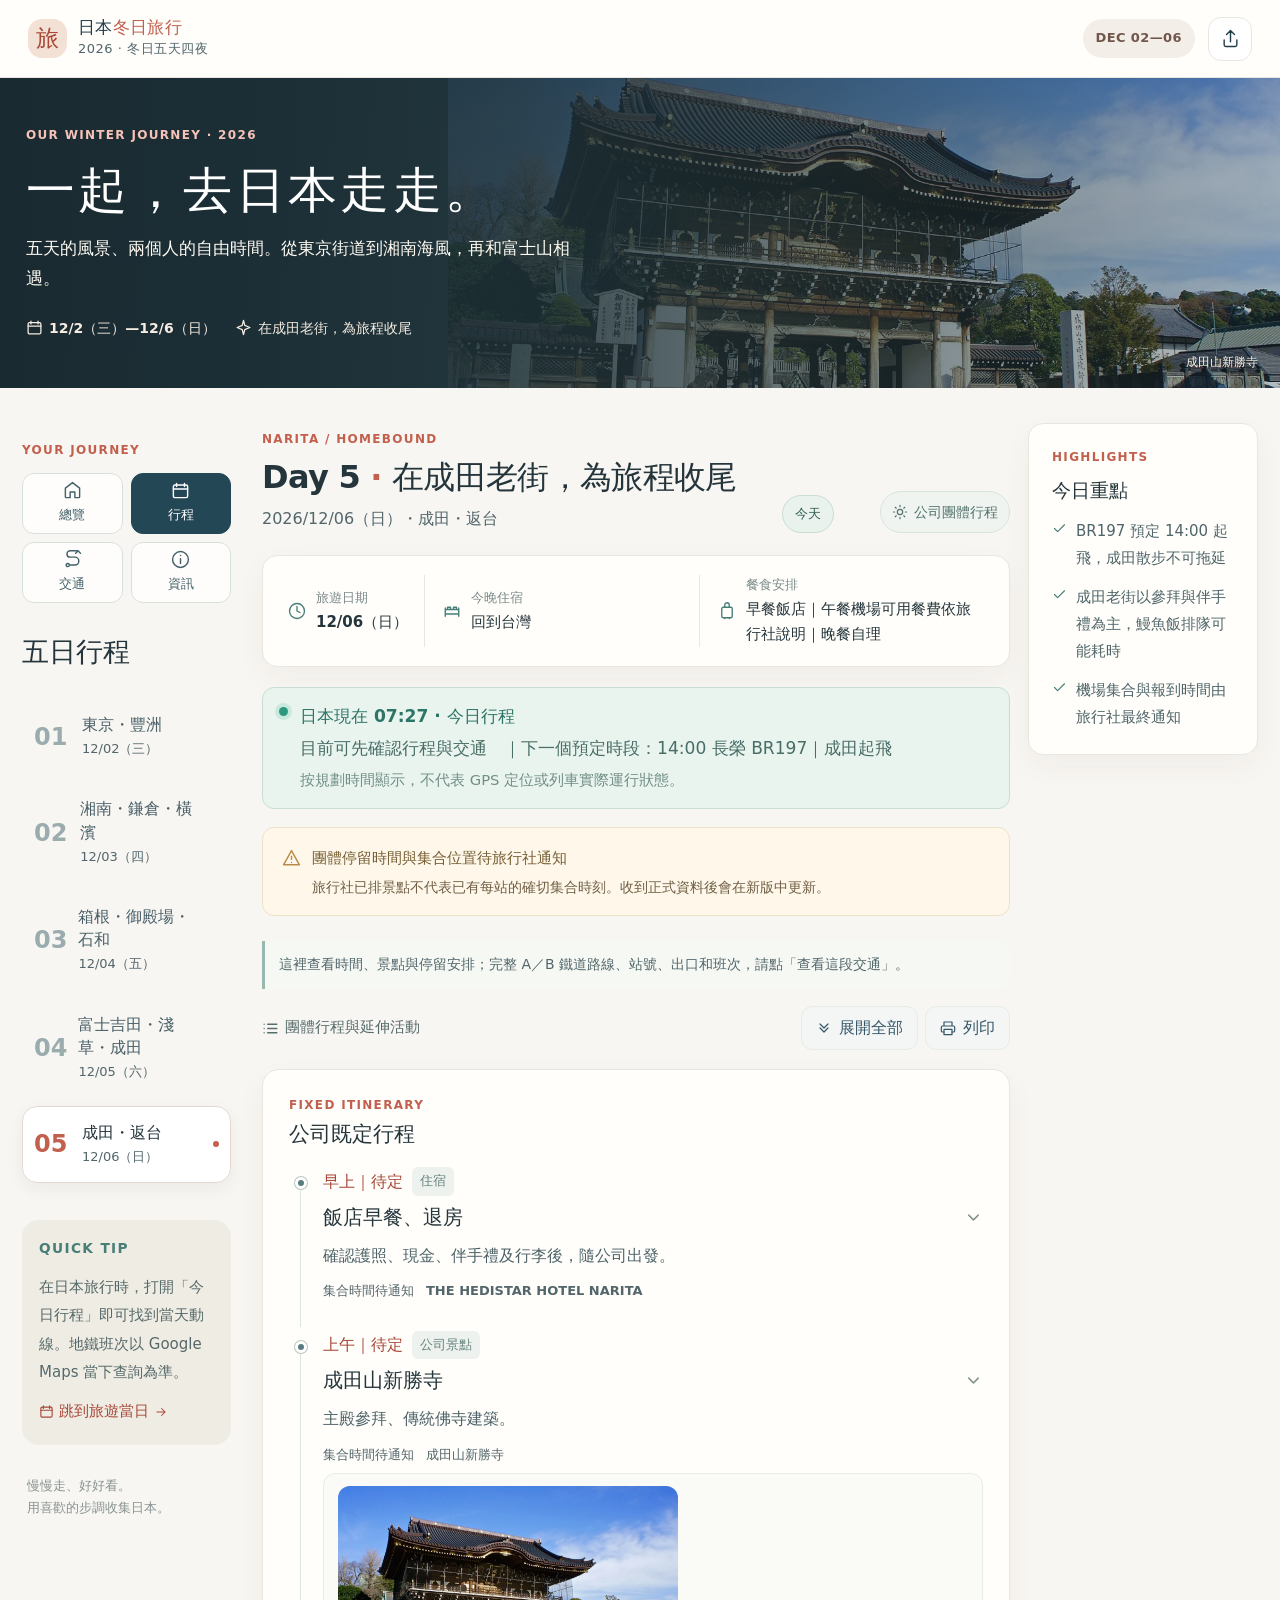
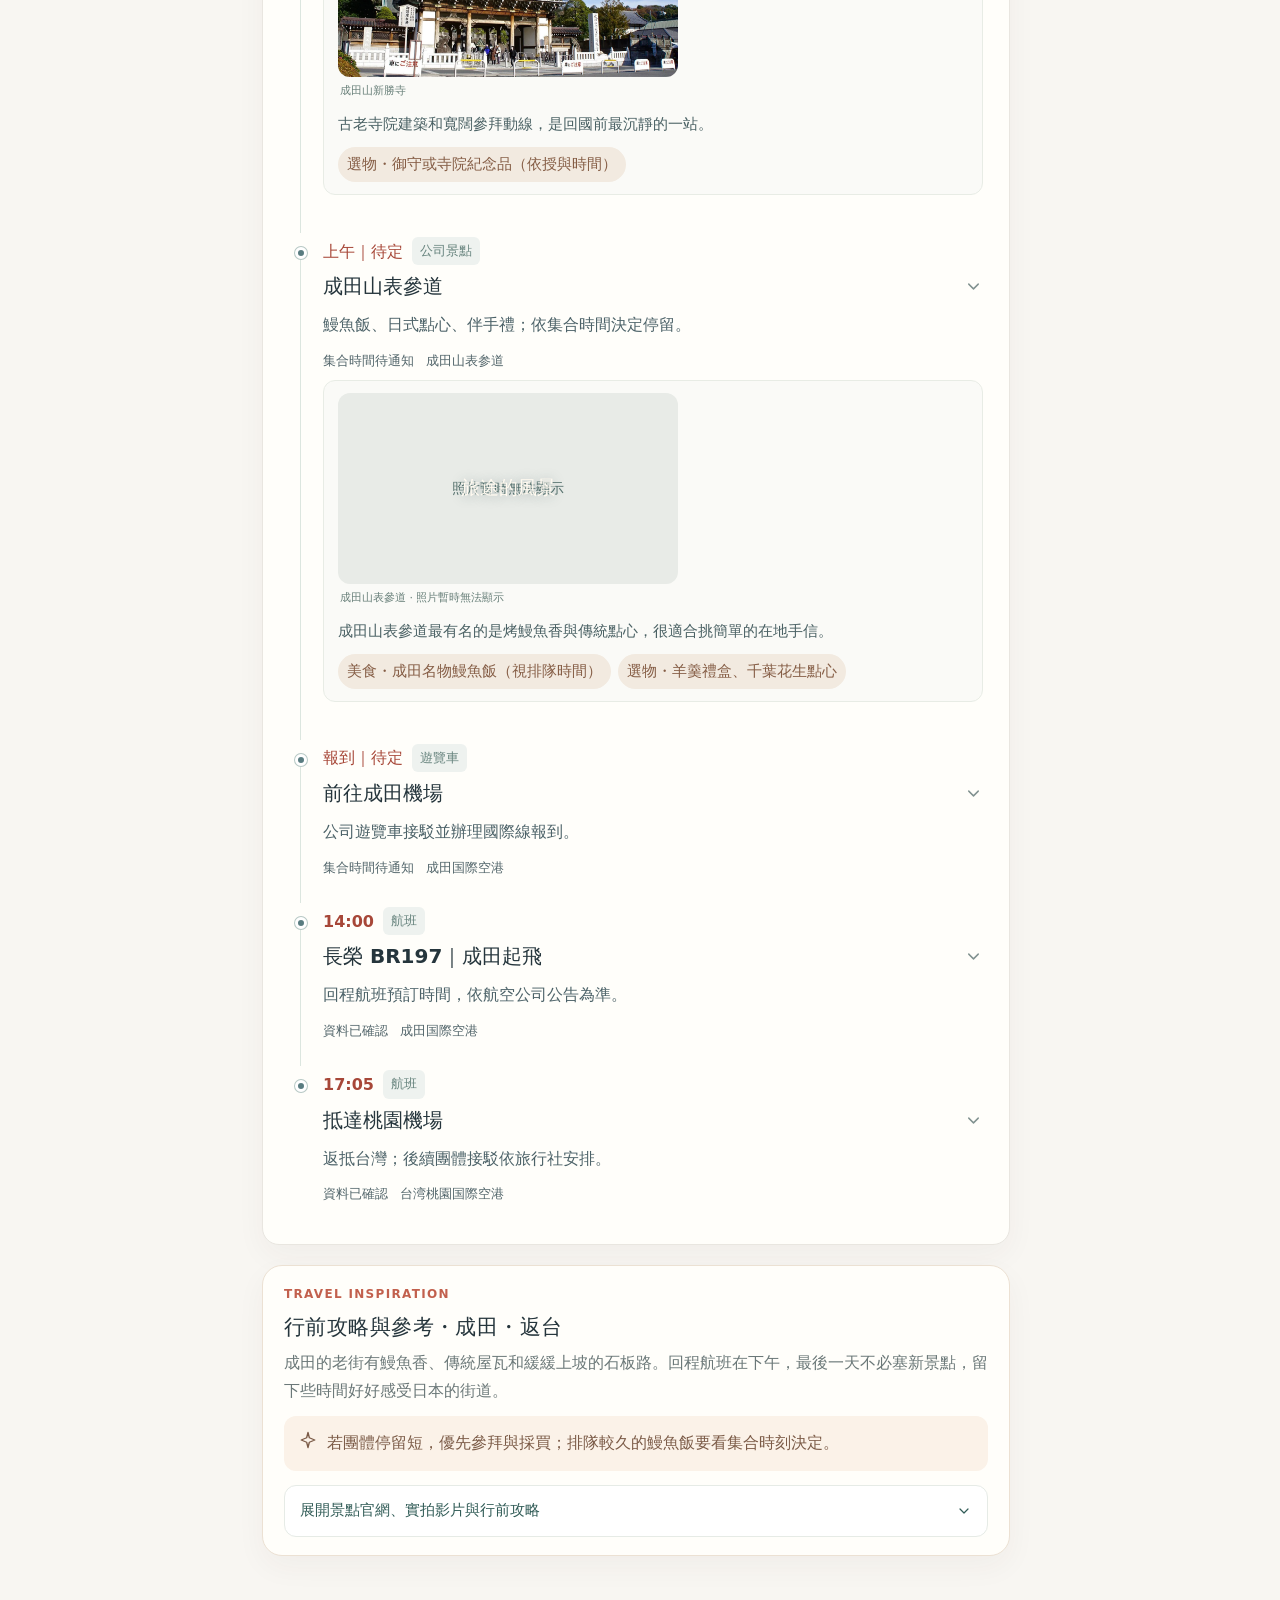
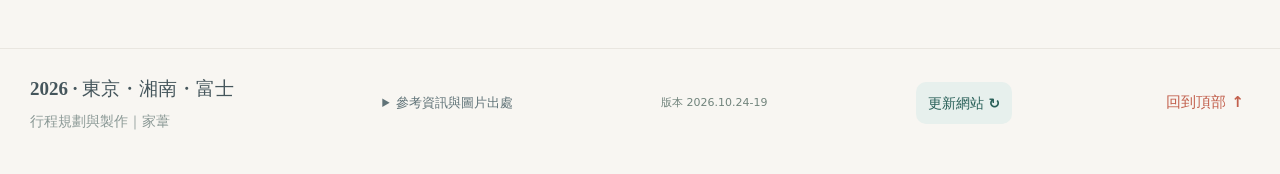
==== commit fdcb61ce: "Fix rail map discoverability and laptop/mobile layout: index.html" ====
--- a/index.html
+++ b/index.html
@@ -13,26 +13,26 @@
   <meta property="og:title" content="2026 日本冬日旅行｜東京・湘南・富士" />
   <meta property="og:description" content="12/2–12/6，從東京街道到湘南海風，再和富士山相遇。五天的風景，也有兩個人的自由時光。" />
   <meta property="og:url" content="https://squallorc-dot.github.io/japan-company-trip-2026/" />
-  <meta property="og:image" content="https://squallorc-dot.github.io/japan-company-trip-2026/assets/og-cover-20261024-17.jpg" />
+  <meta property="og:image" content="https://squallorc-dot.github.io/japan-company-trip-2026/assets/og-cover-20261024-19.jpg" />
   <meta property="og:image:width" content="1200" />
   <meta property="og:image:height" content="630" />
   <meta property="og:image:alt" content="新倉山忠靈塔與富士山的日本冬日風景" />
   <meta name="twitter:card" content="summary_large_image" />
   <meta name="twitter:title" content="2026 日本冬日旅行｜東京・湘南・富士" />
   <meta name="twitter:description" content="12/2–12/6，從東京街道到湘南海風，再和富士山相遇。五天的風景，也有兩個人的自由時光。" />
-  <meta name="twitter:image" content="https://squallorc-dot.github.io/japan-company-trip-2026/assets/og-cover-20261024-17.jpg" />
+  <meta name="twitter:image" content="https://squallorc-dot.github.io/japan-company-trip-2026/assets/og-cover-20261024-19.jpg" />
   <meta name="color-scheme" content="light" />
   <meta name="author" content="家葦" />
   <link rel="icon" type="image/svg+xml" href="./assets/icon.svg" />
   <link rel="manifest" href="./manifest.webmanifest" />
   <link rel="apple-touch-icon" href="./assets/icon-192.png" />
-  <link rel="stylesheet" href="./styles.css?v=20261024-17" />
+  <link rel="stylesheet" href="./styles.css?v=20261024-19" />
   <title>2026 日本冬日旅行｜東京・湘南・富士</title>
 </head>
 <body>
   <div id="app">
     <div class="boot-screen"><div class="boot-mark">旅</div><p>2026 日本旅遊手冊</p></div>
   </div>
-  <script type="module" src="./app.js?v=20261024-17"></script>
+  <script type="module" src="./app.js?v=20261024-19"></script>
 </body>
 </html>
--- a/styles.css
+++ b/styles.css
@@ -539,3 +539,38 @@
 .walk-link{display:inline-flex;align-items:center;gap:5px;min-height:44px;padding:9px 12px;border:1px solid #b3cfc0;border-radius:9px;color:#285849;text-decoration:none;background:#fff;font-size:13px;font-weight:750}
 .walk-link:hover{background:#ecf5ee}.walk-link:focus-visible{outline:3px solid #c4784f;outline-offset:2px}
 }
+
+/* Railway reference and practical station actions, no embedded PDFs */
+.rail-maps-panel{margin:22px 0;border:1px solid #d5e5df;border-radius:14px;background:#f9fbf9;overflow:hidden}
+.rail-maps-panel>summary{display:flex;align-items:center;gap:9px;cursor:pointer;padding:17px 19px;font-weight:800;color:#315b55;min-height:50px}
+.rail-maps-panel>summary .i:last-child{margin-left:auto}
+.rail-map-count{font-size:12px;color:#647b75;background:#eaf1ec;padding:3px 7px;border-radius:12px}
+.rail-maps-inner{padding:0 17px 17px}.rail-maps-inner>p{font-size:13px;line-height:1.7;color:#60746e}
+.rail-map-grid{display:grid;grid-template-columns:repeat(2,minmax(0,1fr));gap:11px}
+.rail-map-item{display:flex;flex-direction:column;gap:5px;padding:14px;border:1px solid #dce5e0;border-radius:11px;background:white;color:#36544f;text-decoration:none;min-width:0}
+.rail-map-item strong{font-size:16px}.rail-map-item small{font-size:12px;color:#587e74}.rail-map-item span{font-size:13px;line-height:1.6}
+.rail-map-item em{font-size:12px;font-style:normal;color:#6b7c77;line-height:1.6}
+.rail-map-item b{font-size:13px;color:#266855;margin-top:auto;padding-top:6px}
+.rail-map-item:hover{border-color:#7aa998}.rail-map-item:focus-visible,.rail-maps-panel summary:focus-visible{outline:3px solid #d78a57;outline-offset:2px}
+.onsite-steps{padding:13px 15px;margin:12px 0;background:#f3f8f4;border:1px solid #d2e1d5;border-radius:10px}
+.onsite-steps>b{color:#355f53;font-size:14px}.onsite-steps ol{padding-left:22px;margin:9px 0;font-size:14px;line-height:1.85}.onsite-steps small{color:#657a70;font-size:12px}
+@media(max-width:600px){.rail-map-grid{grid-template-columns:1fr}.rail-maps-panel>summary{padding:15px}.rail-maps-inner{padding:0 12px 14px}}
+
+/* 2026.10.24-19: avoid hiding desktop's right-hand factual column in laptop windows.
+   Keep phone as a single column and both supplementary cards discoverable. */
+@media screen and (min-width:1000px){
+ .content-grid{display:grid;grid-template-columns:minmax(0,1fr) minmax(205px,230px);gap:18px;align-items:start}
+ .content-grid>.right-rail{display:grid;position:sticky;top:18px;grid-template-columns:minmax(0,1fr);gap:12px;margin-top:0}
+ .content-grid>.right-rail .sidebox:last-child{display:block}
+}
+@media screen and (min-width:791px) and (max-width:999px){
+ .content-grid{display:block}
+ .content-grid>.right-rail{display:grid;position:static;grid-template-columns:repeat(2,minmax(0,1fr));gap:12px;margin-top:16px}
+ .content-grid>.right-rail .sidebox:last-child{display:block}
+}
+@media screen and (max-width:790px){
+ .content-grid{display:block}
+ .content-grid>.right-rail{display:grid;position:static;grid-template-columns:minmax(0,1fr);gap:12px;margin-top:16px}
+ .rail-maps-panel{margin:14px 0 20px}
+}
+.site-version{font-size:11px;color:#71847c;white-space:nowrap}
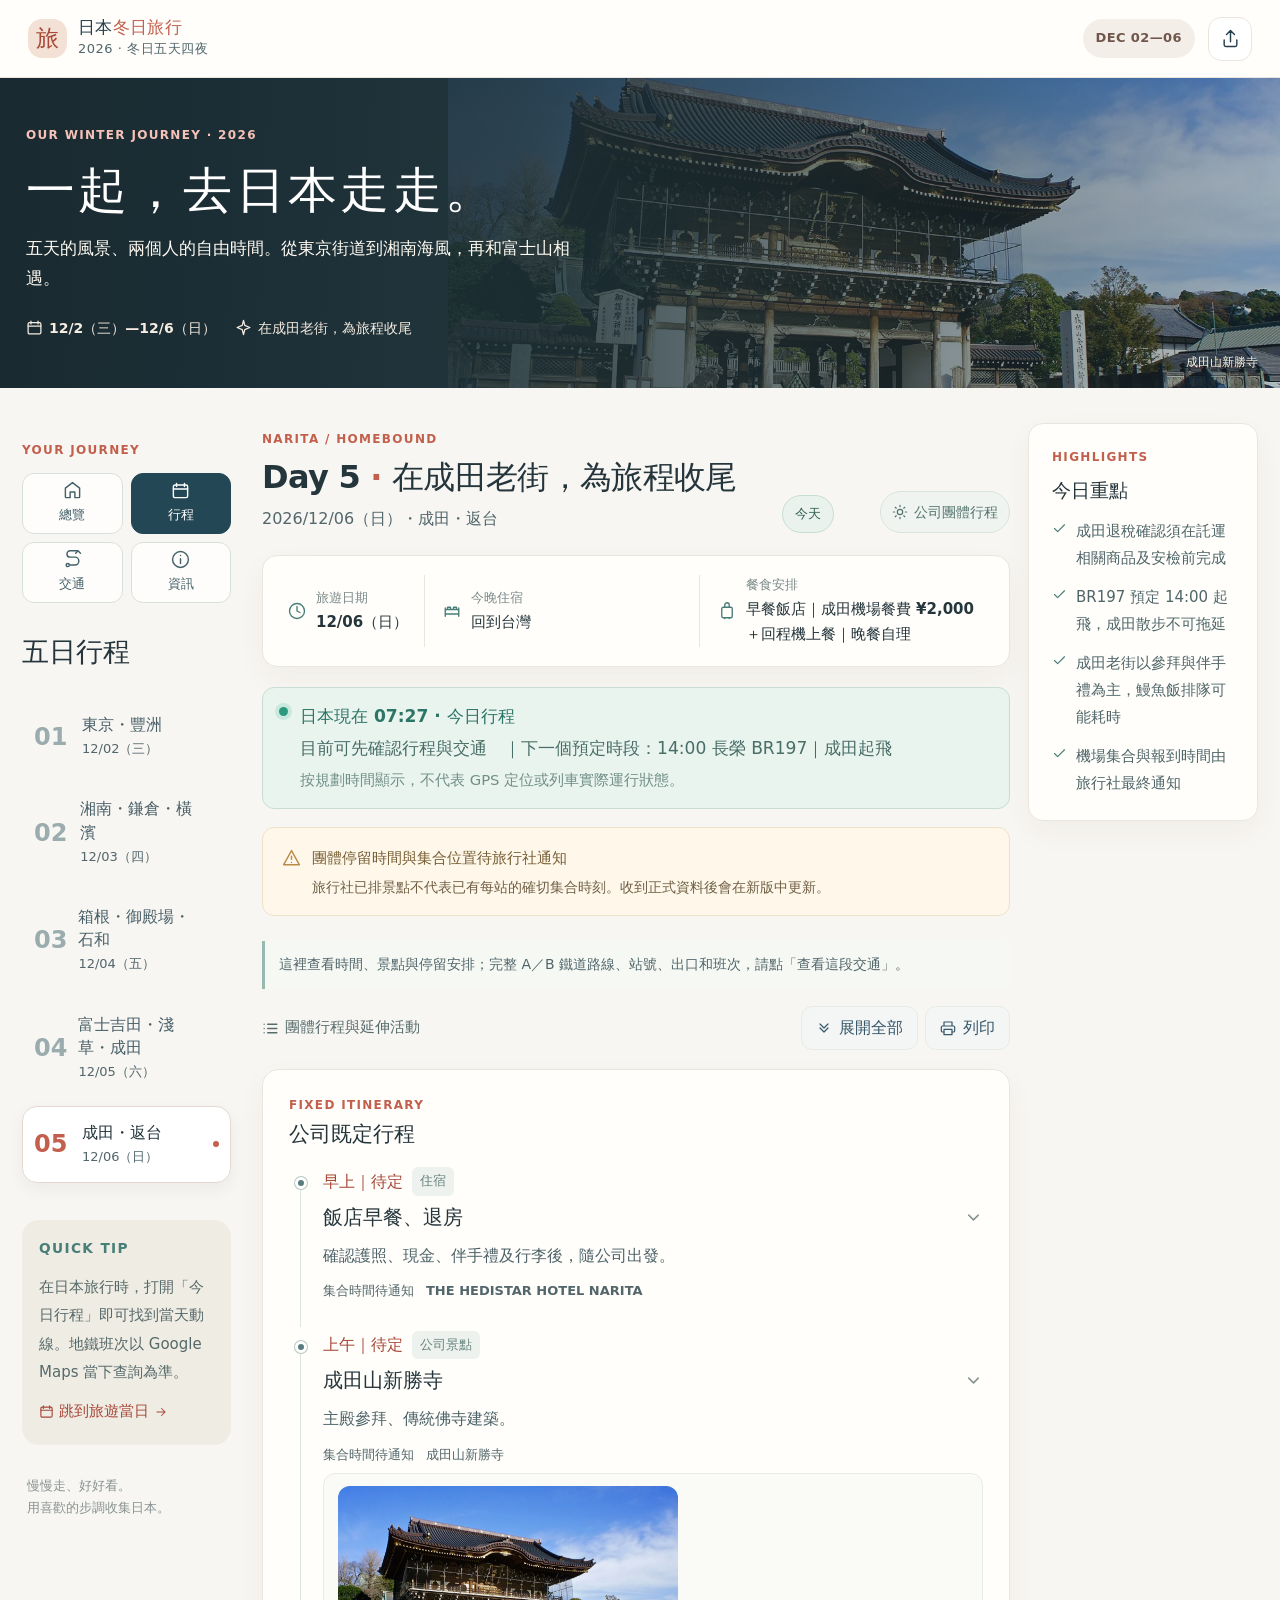
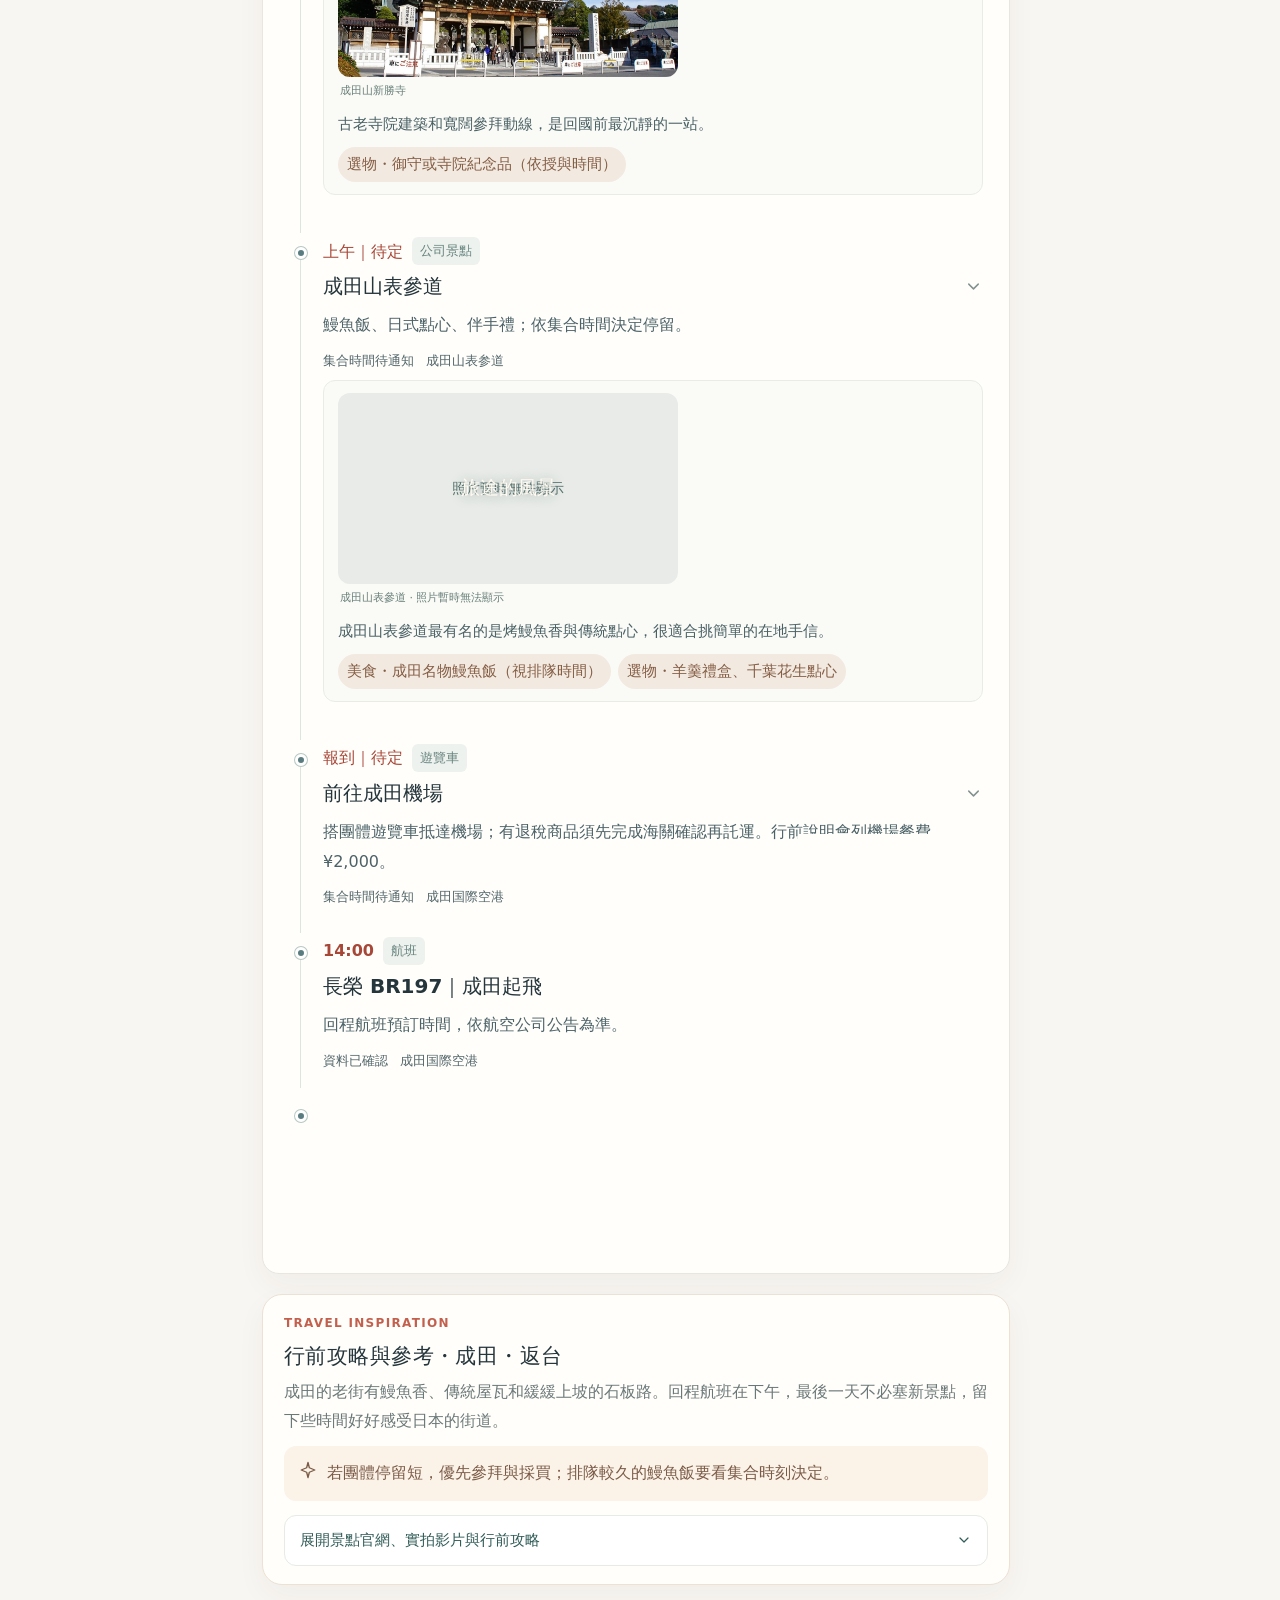
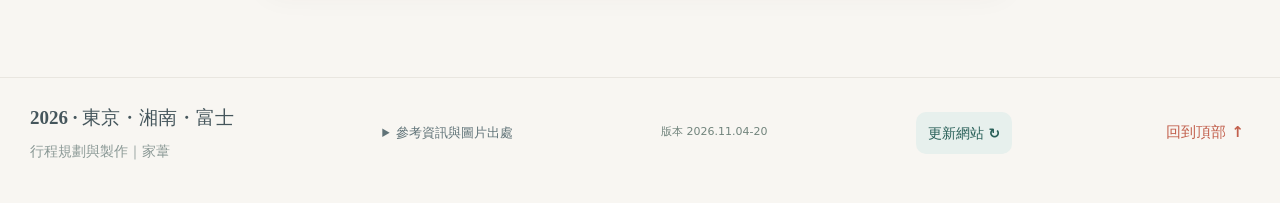
==== commit 5d88cb58: "Align release metadata and validate generated PWA icon and offline assets" ====
--- a/index.html
+++ b/index.html
@@ -13,26 +13,26 @@
   <meta property="og:title" content="2026 日本冬日旅行｜東京・湘南・富士" />
   <meta property="og:description" content="12/2–12/6，從東京街道到湘南海風，再和富士山相遇。五天的風景，也有兩個人的自由時光。" />
   <meta property="og:url" content="https://squallorc-dot.github.io/japan-company-trip-2026/" />
-  <meta property="og:image" content="https://squallorc-dot.github.io/japan-company-trip-2026/assets/og-cover-20261024-19.jpg" />
+  <meta property="og:image" content="https://squallorc-dot.github.io/japan-company-trip-2026/assets/og-cover-20261104-20.jpg" />
   <meta property="og:image:width" content="1200" />
   <meta property="og:image:height" content="630" />
   <meta property="og:image:alt" content="新倉山忠靈塔與富士山的日本冬日風景" />
   <meta name="twitter:card" content="summary_large_image" />
   <meta name="twitter:title" content="2026 日本冬日旅行｜東京・湘南・富士" />
   <meta name="twitter:description" content="12/2–12/6，從東京街道到湘南海風，再和富士山相遇。五天的風景，也有兩個人的自由時光。" />
-  <meta name="twitter:image" content="https://squallorc-dot.github.io/japan-company-trip-2026/assets/og-cover-20261024-19.jpg" />
+  <meta name="twitter:image" content="https://squallorc-dot.github.io/japan-company-trip-2026/assets/og-cover-20261104-20.jpg" />
   <meta name="color-scheme" content="light" />
   <meta name="author" content="家葦" />
   <link rel="icon" type="image/svg+xml" href="./assets/icon.svg" />
   <link rel="manifest" href="./manifest.webmanifest" />
   <link rel="apple-touch-icon" href="./assets/icon-192.png" />
-  <link rel="stylesheet" href="./styles.css?v=20261024-19" />
+  <link rel="stylesheet" href="./styles.css?v=20261104-20" />
   <title>2026 日本冬日旅行｜東京・湘南・富士</title>
 </head>
 <body>
   <div id="app">
     <div class="boot-screen"><div class="boot-mark">旅</div><p>2026 日本旅遊手冊</p></div>
   </div>
-  <script type="module" src="./app.js?v=20261024-19"></script>
+  <script type="module" src="./app.js?v=20261104-20"></script>
 </body>
 </html>
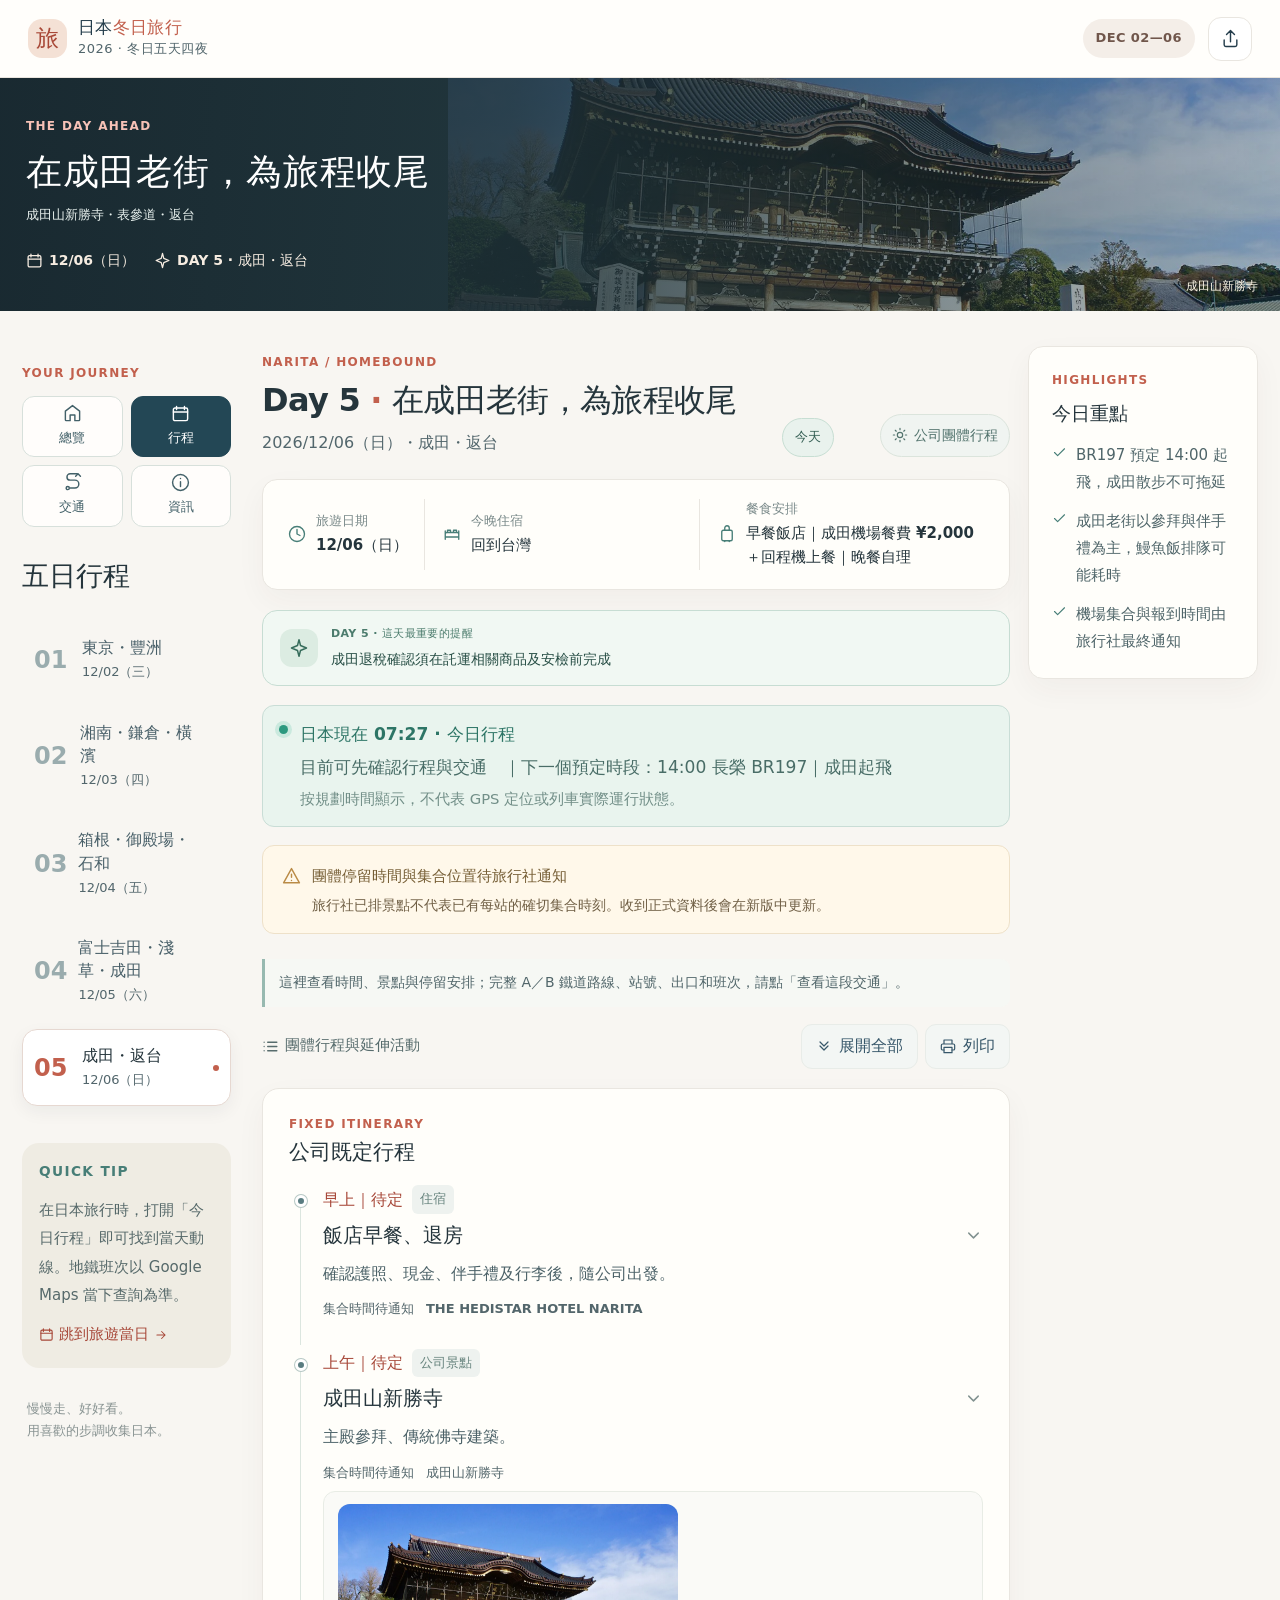
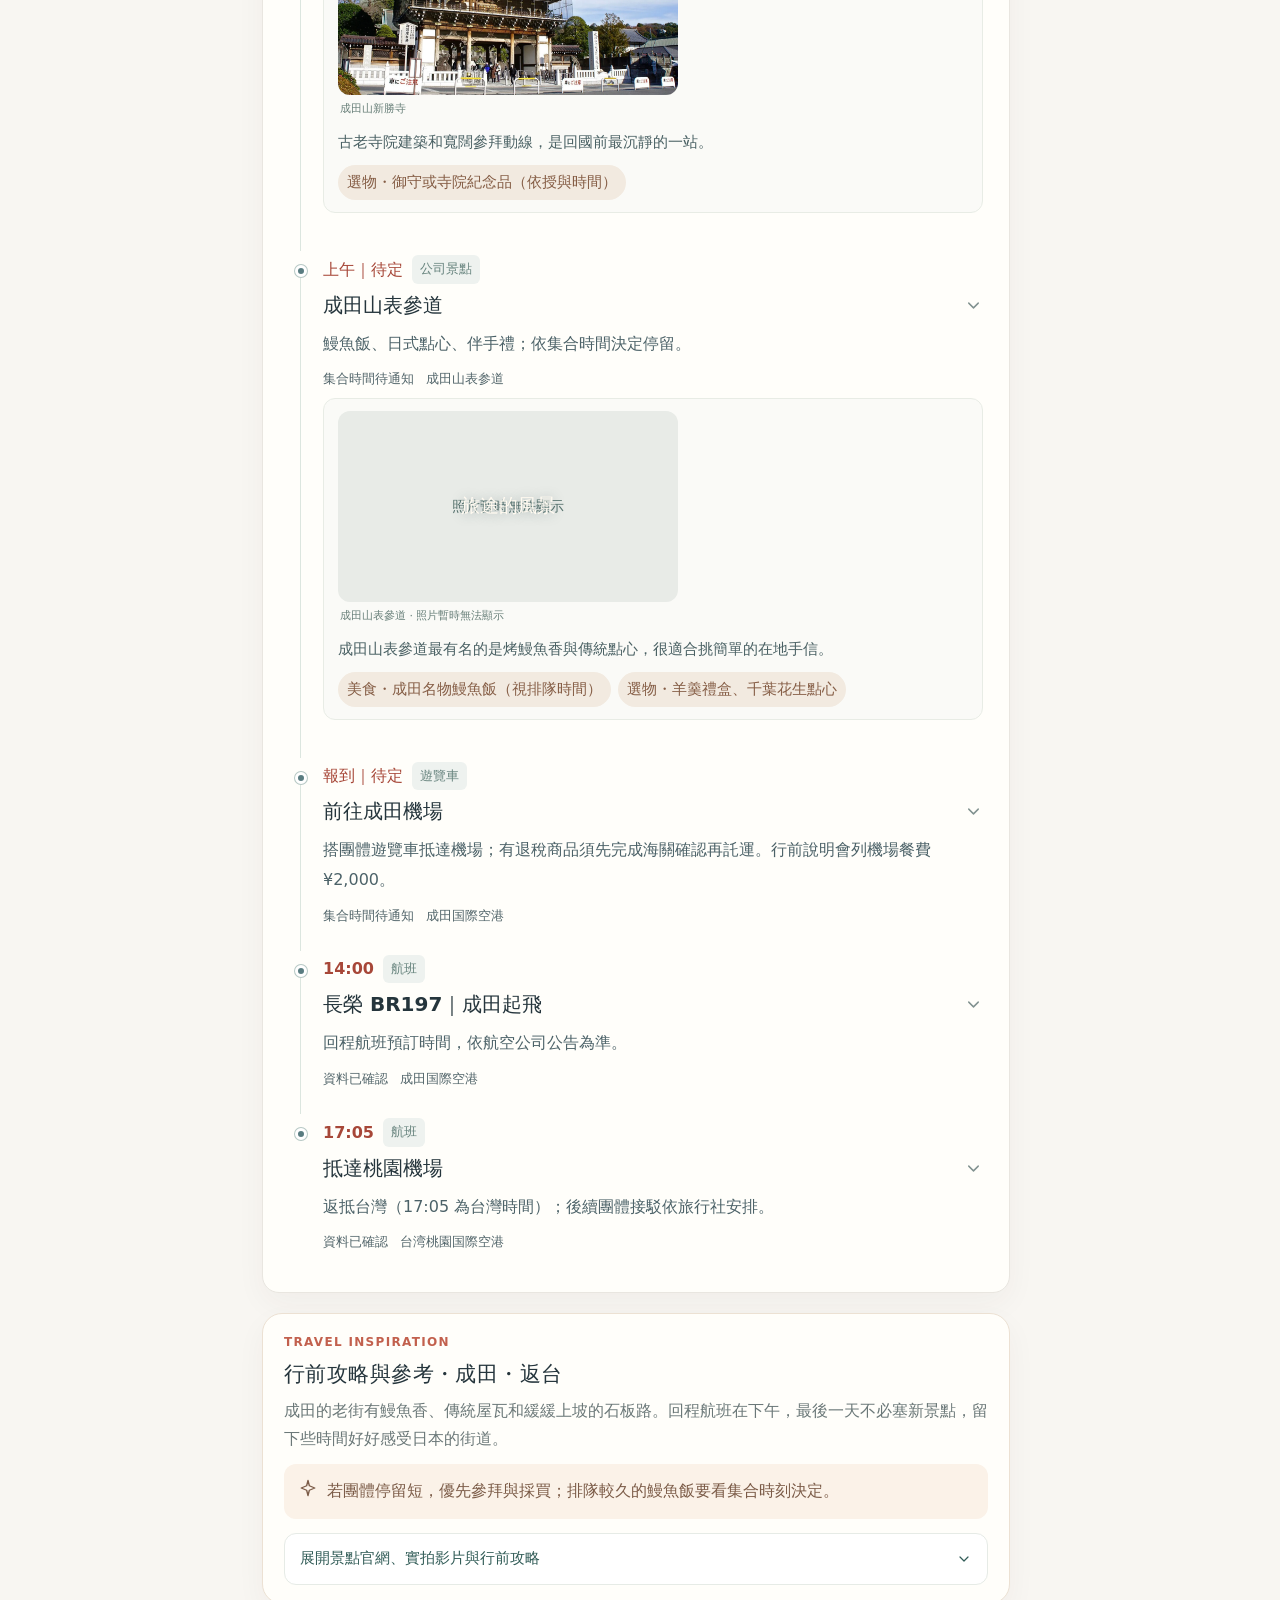
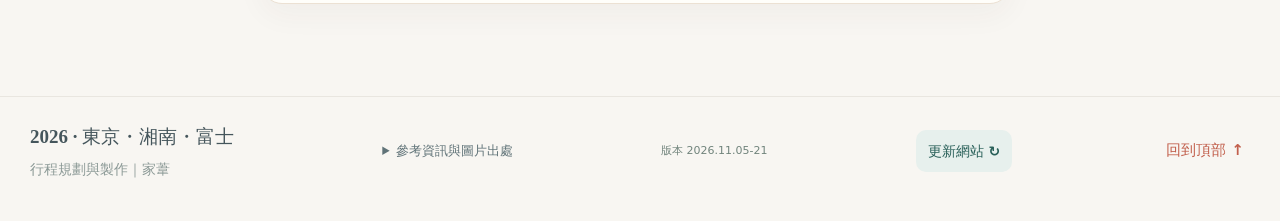
==== commit dba13437: "Version and verify travel experience polish, source photos and responsive smoke checks" ====
--- a/index.html
+++ b/index.html
@@ -13,26 +13,26 @@
   <meta property="og:title" content="2026 日本冬日旅行｜東京・湘南・富士" />
   <meta property="og:description" content="12/2–12/6，從東京街道到湘南海風，再和富士山相遇。五天的風景，也有兩個人的自由時光。" />
   <meta property="og:url" content="https://squallorc-dot.github.io/japan-company-trip-2026/" />
-  <meta property="og:image" content="https://squallorc-dot.github.io/japan-company-trip-2026/assets/og-cover-20261104-20.jpg" />
+  <meta property="og:image" content="https://squallorc-dot.github.io/japan-company-trip-2026/assets/og-cover-20261105-21.jpg" />
   <meta property="og:image:width" content="1200" />
   <meta property="og:image:height" content="630" />
   <meta property="og:image:alt" content="新倉山忠靈塔與富士山的日本冬日風景" />
   <meta name="twitter:card" content="summary_large_image" />
   <meta name="twitter:title" content="2026 日本冬日旅行｜東京・湘南・富士" />
   <meta name="twitter:description" content="12/2–12/6，從東京街道到湘南海風，再和富士山相遇。五天的風景，也有兩個人的自由時光。" />
-  <meta name="twitter:image" content="https://squallorc-dot.github.io/japan-company-trip-2026/assets/og-cover-20261104-20.jpg" />
+  <meta name="twitter:image" content="https://squallorc-dot.github.io/japan-company-trip-2026/assets/og-cover-20261105-21.jpg" />
   <meta name="color-scheme" content="light" />
   <meta name="author" content="家葦" />
   <link rel="icon" type="image/svg+xml" href="./assets/icon.svg" />
   <link rel="manifest" href="./manifest.webmanifest" />
   <link rel="apple-touch-icon" href="./assets/icon-192.png" />
-  <link rel="stylesheet" href="./styles.css?v=20261104-20" />
+  <link rel="stylesheet" href="./styles.css?v=20261105-21" />
   <title>2026 日本冬日旅行｜東京・湘南・富士</title>
 </head>
 <body>
   <div id="app">
     <div class="boot-screen"><div class="boot-mark">旅</div><p>2026 日本旅遊手冊</p></div>
   </div>
-  <script type="module" src="./app.js?v=20261104-20"></script>
+  <script type="module" src="./app.js?v=20261105-21"></script>
 </body>
 </html>
--- a/styles.css
+++ b/styles.css
@@ -574,3 +574,54 @@
  .rail-maps-panel{margin:14px 0 20px}
 }
 .site-version{font-size:11px;color:#71847c;white-space:nowrap}
+
+/* 2026.11.05-21 · travel-first visual polish (four existing views preserved). */
+.hero-day-theme.hero-compact{min-height:212px}
+.hero-day-theme .hero-inner{max-width:680px}
+.hero-day-theme h1{font-size:clamp(25px,2.8vw,39px);line-height:1.25;letter-spacing:.02em}
+.hero-day-theme .hero-sub{display:block;color:#e8f1ee;font-size:13px;line-height:1.6;max-width:520px}
+.hero-day-theme .hero-meta>span:last-child{display:inline-flex}
+.hero-day-theme .hero-art{object-fit:cover;object-position:center 45%}
+.hero-day-theme.hero-sea .hero-art{object-position:center 49%}
+.overview-shortcuts{display:grid;grid-template-columns:repeat(3,minmax(0,1fr));gap:12px;margin:15px 0 22px}
+.overview-shortcut{appearance:none;display:flex;flex-direction:column;align-items:flex-start;justify-content:center;gap:5px;min-width:0;min-height:106px;padding:16px 17px;border-radius:15px;border:1px solid #d8e7e0;background:#f8fbf8;text-align:left;color:#315f55;box-shadow:0 3px 12px rgba(18,45,52,.025);transition:background .15s,border-color .15s,transform .15s}
+.overview-shortcut:hover{background:#eff7f2;border-color:#82aa9a;transform:translateY(-1px)}
+.overview-shortcut>strong{font-size:15px;font-weight:850;line-height:1.35;color:#173d37}
+.overview-shortcut>small{font-size:12px;line-height:1.5;color:#56746b;overflow-wrap:anywhere}
+.overview-shortcut>.i{color:#457b6b}
+.day-focus{display:flex;align-items:center;gap:13px;padding:14px 17px;border:1px solid #c7ddd3;border-radius:15px;background:#f1f8f3;margin:11px 0 19px;min-width:0}
+.day-focus-icon{width:38px;height:38px;border-radius:12px;background:#dcece2;color:#376d5c;display:grid;place-items:center;flex-shrink:0}
+.day-focus-copy{display:grid;gap:4px;min-width:0;flex:1}
+.day-focus-copy small{font-size:11px;color:#4c7c6d;font-weight:800;letter-spacing:.035em}
+.day-focus-copy strong{font-size:14px;line-height:1.65;color:#274e45;font-weight:750}
+.day-focus-action{border:1px solid #a8cdb8;background:#fff;border-radius:10px;padding:9px 11px;min-height:41px;display:inline-flex;align-items:center;gap:6px;color:#315e50;font-size:12px;font-weight:800;white-space:nowrap}
+.day-focus-action:hover{background:#e8f4eb}
+@media screen and (max-width:790px){
+ .hero-day-theme.hero-compact{min-height:205px;padding:20px 20px}
+ .hero-day-theme .hero-inner{max-width:76%}
+ .hero-day-theme h1{font-size:clamp(24px,5vw,31px)}
+ .hero-day-theme .hero-sub{font-size:12px;line-height:1.5}
+ .overview-shortcuts{gap:8px;margin:13px 0 18px}
+ .overview-shortcut{padding:12px 11px;min-height:92px}
+ .overview-shortcut>strong{font-size:13px}
+ .overview-shortcut>small{font-size:11px}
+ .day-focus{padding:12px 13px;gap:10px}
+ .day-focus-copy strong{font-size:13px}
+}
+@media screen and (max-width:540px){
+ .hero-day-theme.hero-compact{min-height:218px;padding:18px 15px}
+ .hero-day-theme .hero-inner{max-width:78%}
+ .hero-day-theme h1{font-size:24px;line-height:1.28}
+ .hero-day-theme .hero-sub{font-size:11px;line-height:1.45}
+ .hero-day-theme .hero-meta{margin-top:10px}
+ .hero-day-theme .hero-meta>span:last-child{display:none}
+ .overview-shortcuts{gap:6px}
+ .overview-shortcut{padding:11px 9px;min-height:101px;gap:6px}
+ .overview-shortcut>.i{width:18px;height:18px}
+ .overview-shortcut>strong{font-size:12px}
+ .overview-shortcut>small{font-size:10px;line-height:1.45}
+ .day-focus{display:grid;grid-template-columns:35px minmax(0,1fr);align-items:start}
+ .day-focus-icon{width:35px;height:35px}
+ .day-focus-action{grid-column:2;justify-self:start;font-size:12px}
+}
+@media print{.overview-shortcuts,.day-focus-action{display:none!important}.day-focus{break-inside:avoid}}
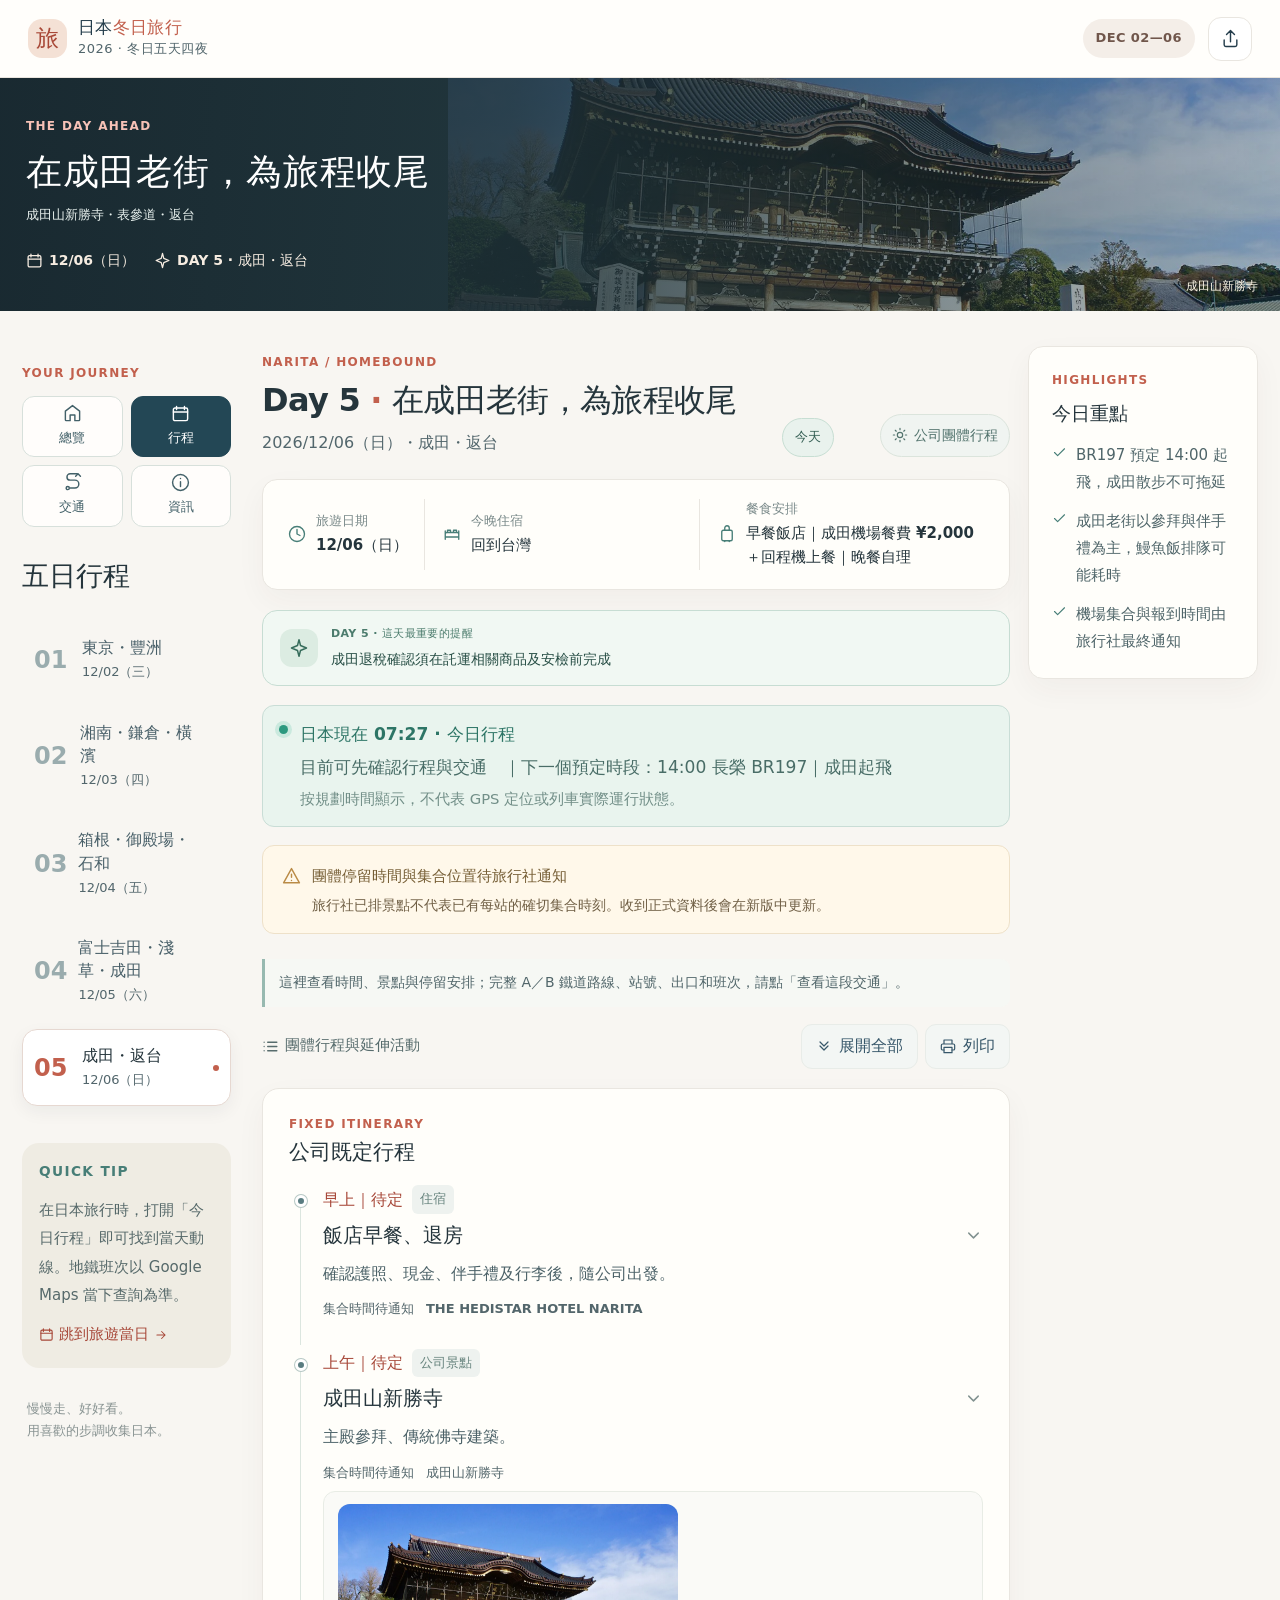
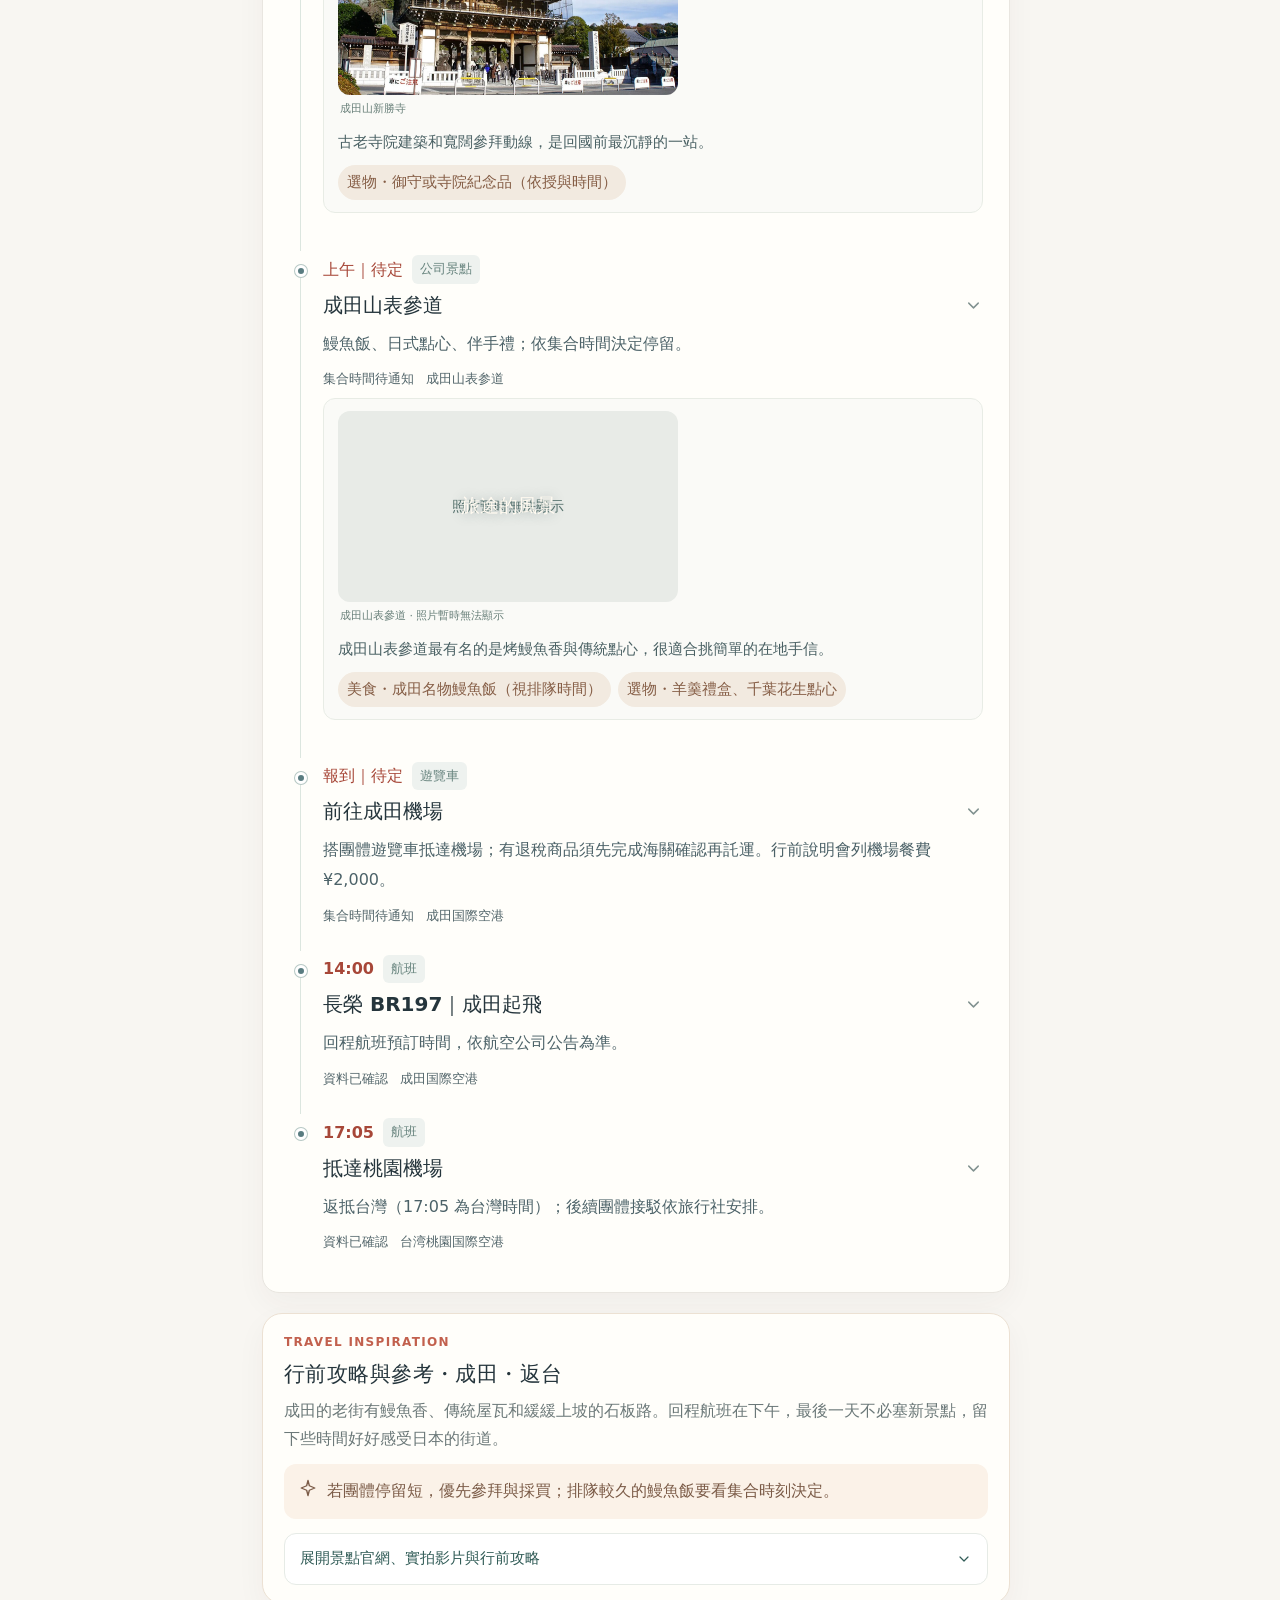
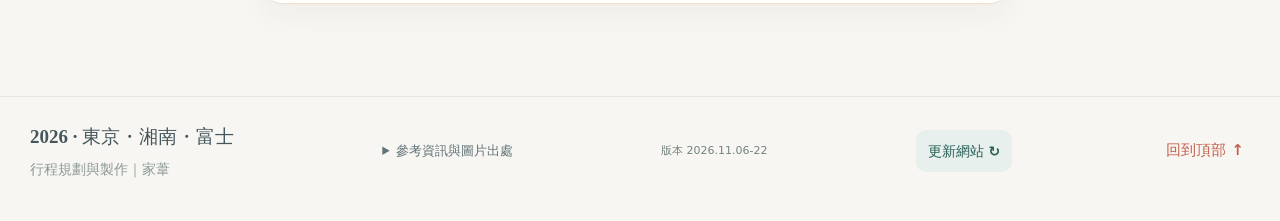
==== commit 833f555b: "Refine Maps navigation, 2026 Yokohama market and visual checks: index.html" ====
--- a/index.html
+++ b/index.html
@@ -13,26 +13,26 @@
   <meta property="og:title" content="2026 日本冬日旅行｜東京・湘南・富士" />
   <meta property="og:description" content="12/2–12/6，從東京街道到湘南海風，再和富士山相遇。五天的風景，也有兩個人的自由時光。" />
   <meta property="og:url" content="https://squallorc-dot.github.io/japan-company-trip-2026/" />
-  <meta property="og:image" content="https://squallorc-dot.github.io/japan-company-trip-2026/assets/og-cover-20261105-21.jpg" />
+  <meta property="og:image" content="https://squallorc-dot.github.io/japan-company-trip-2026/assets/og-cover-20261106-22.jpg" />
   <meta property="og:image:width" content="1200" />
   <meta property="og:image:height" content="630" />
   <meta property="og:image:alt" content="新倉山忠靈塔與富士山的日本冬日風景" />
   <meta name="twitter:card" content="summary_large_image" />
   <meta name="twitter:title" content="2026 日本冬日旅行｜東京・湘南・富士" />
   <meta name="twitter:description" content="12/2–12/6，從東京街道到湘南海風，再和富士山相遇。五天的風景，也有兩個人的自由時光。" />
-  <meta name="twitter:image" content="https://squallorc-dot.github.io/japan-company-trip-2026/assets/og-cover-20261105-21.jpg" />
+  <meta name="twitter:image" content="https://squallorc-dot.github.io/japan-company-trip-2026/assets/og-cover-20261106-22.jpg" />
   <meta name="color-scheme" content="light" />
   <meta name="author" content="家葦" />
   <link rel="icon" type="image/svg+xml" href="./assets/icon.svg" />
   <link rel="manifest" href="./manifest.webmanifest" />
   <link rel="apple-touch-icon" href="./assets/icon-192.png" />
-  <link rel="stylesheet" href="./styles.css?v=20261105-21" />
+  <link rel="stylesheet" href="./styles.css?v=20261106-22" />
   <title>2026 日本冬日旅行｜東京・湘南・富士</title>
 </head>
 <body>
   <div id="app">
     <div class="boot-screen"><div class="boot-mark">旅</div><p>2026 日本旅遊手冊</p></div>
   </div>
-  <script type="module" src="./app.js?v=20261105-21"></script>
+  <script type="module" src="./app.js?v=20261106-22"></script>
 </body>
 </html>
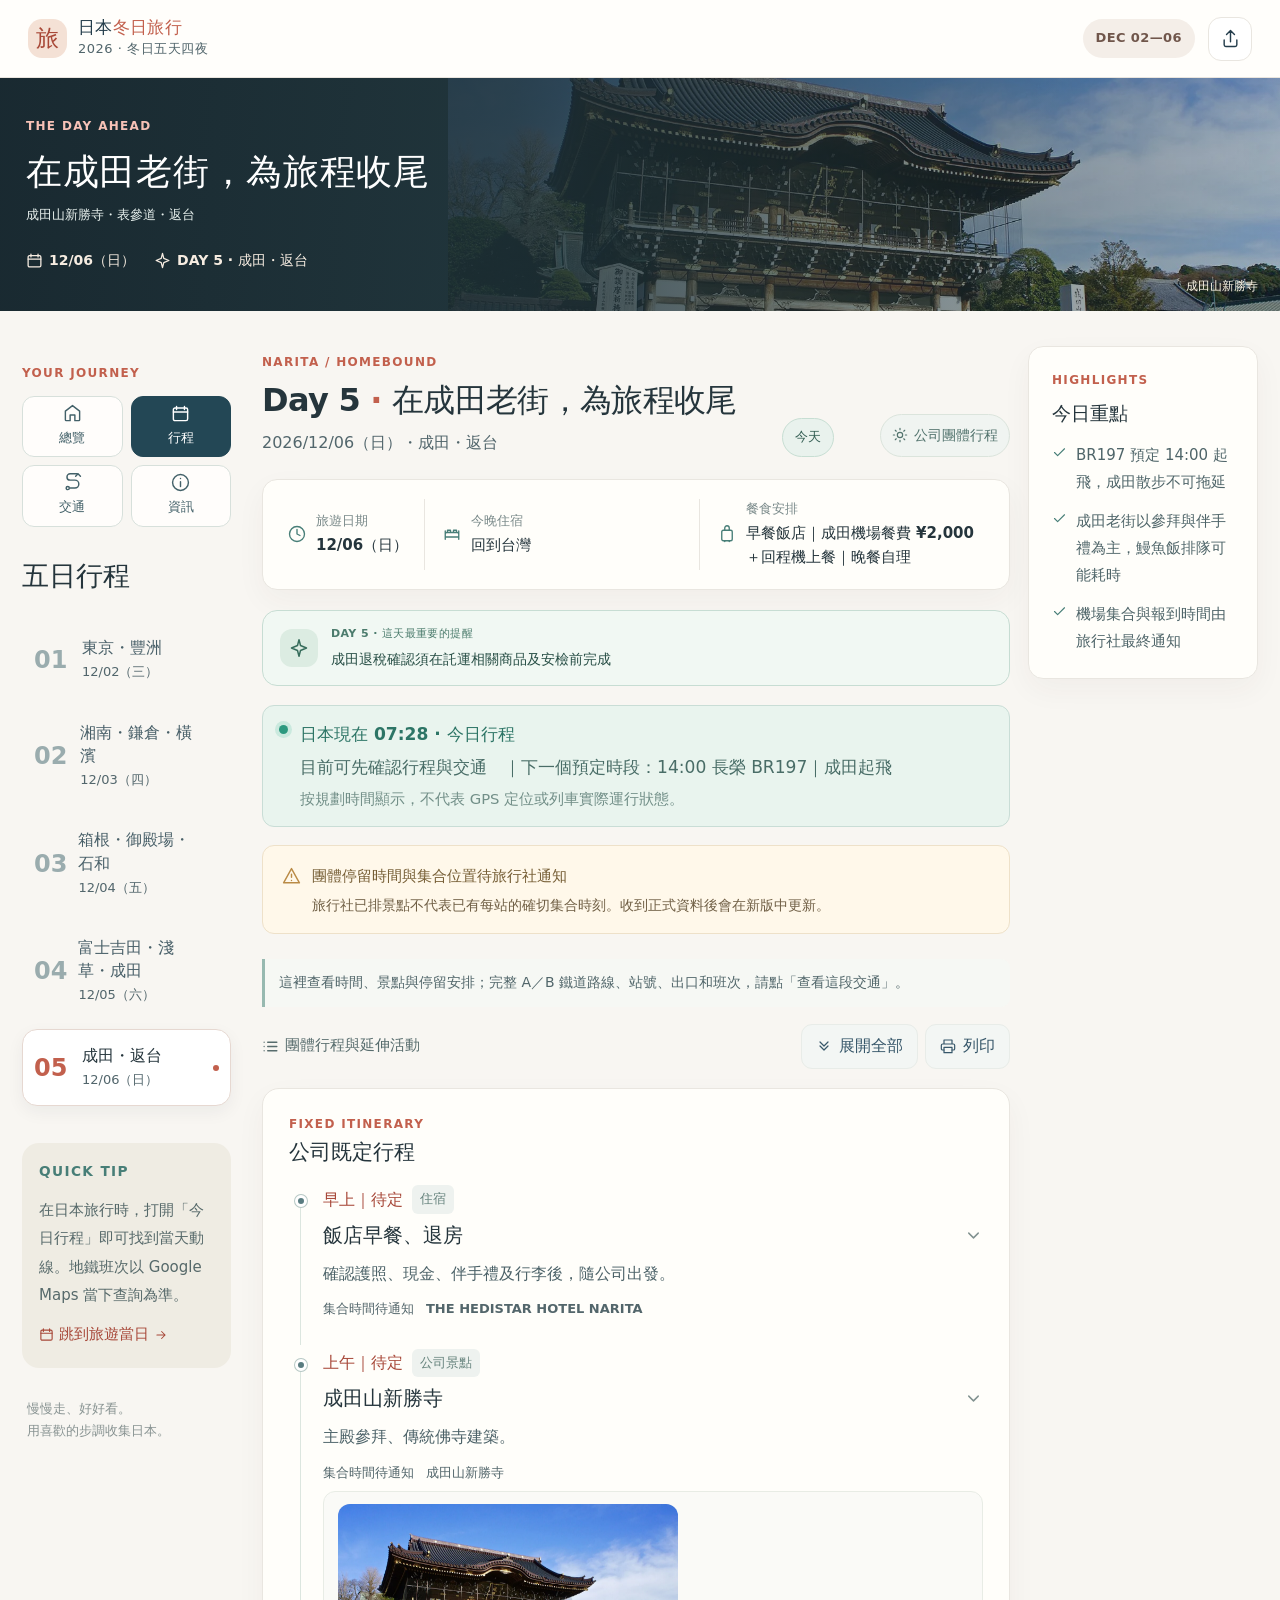
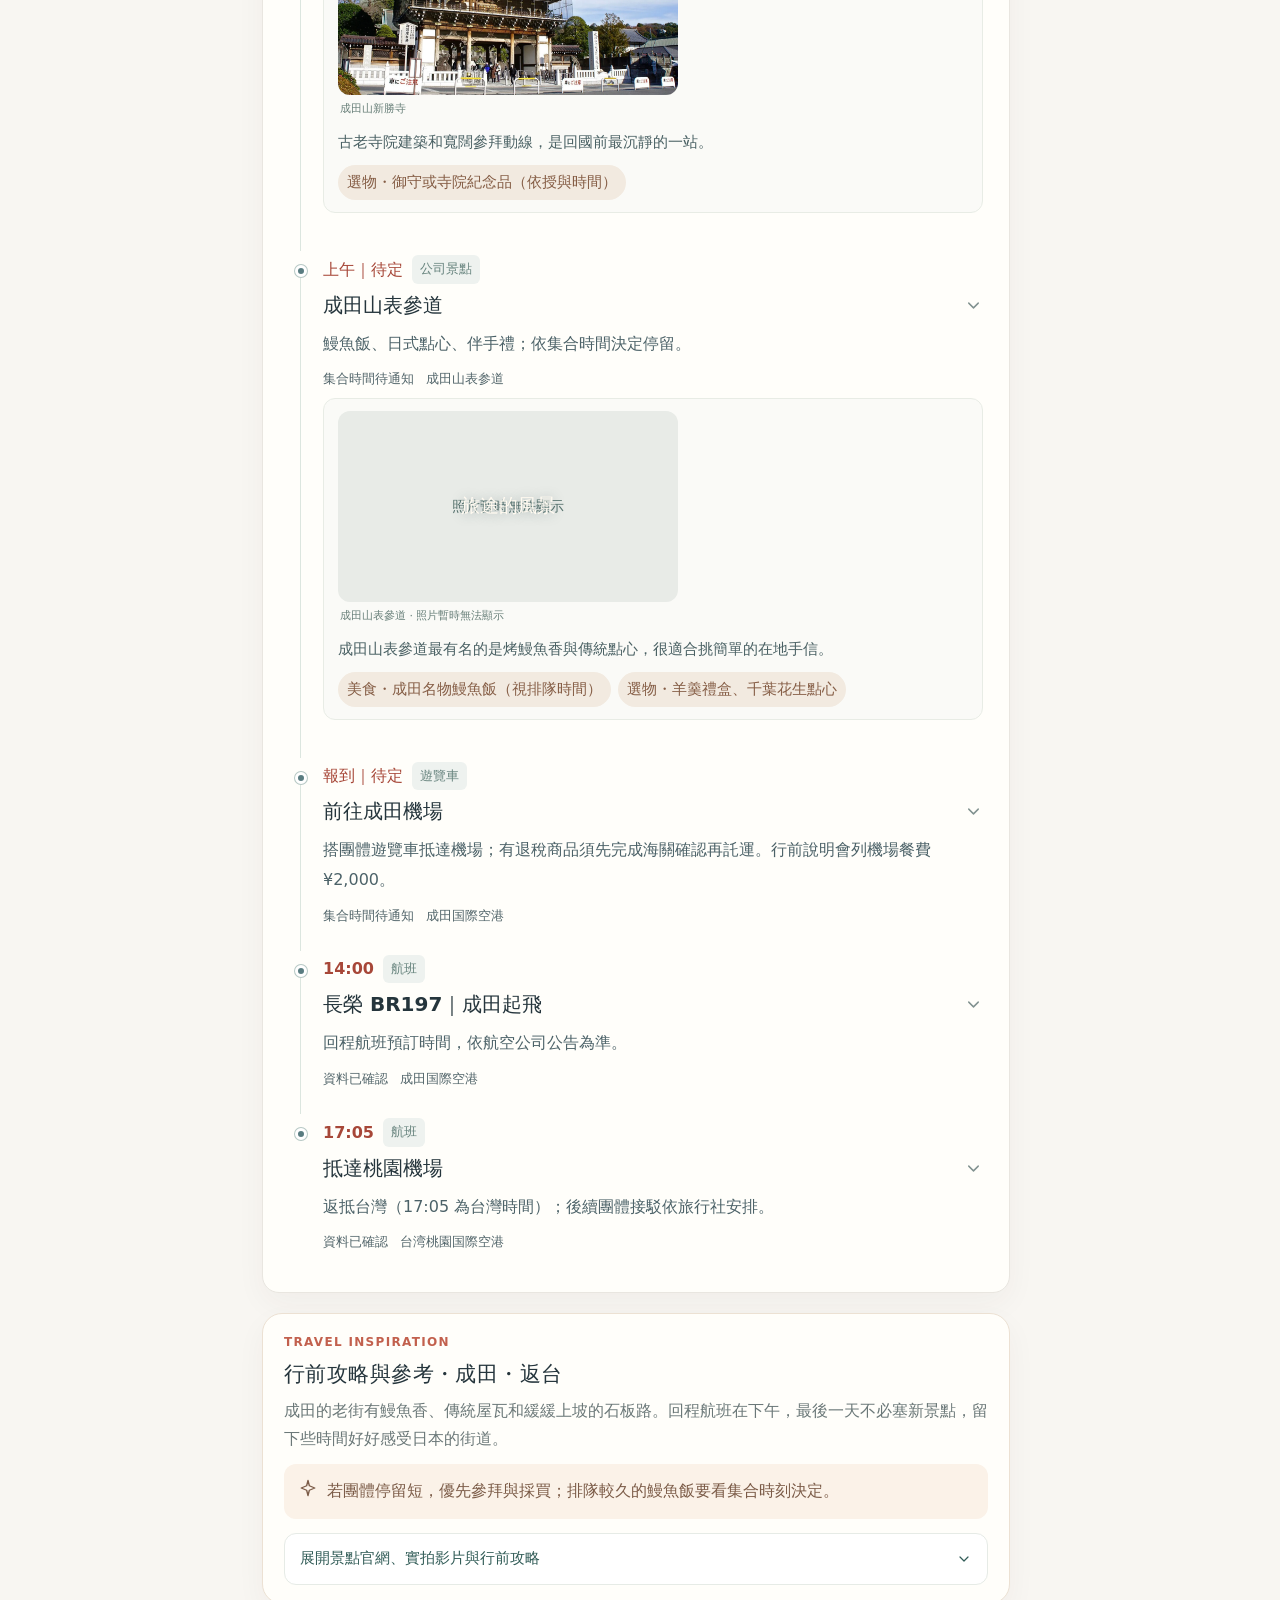
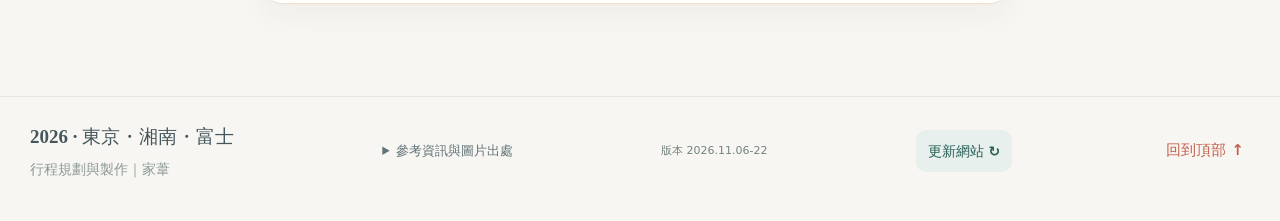
==== commit c5cc72d0: "Activate travel tracking with versioned PWA and shared GTM container: index.html" ====
--- a/index.html
+++ b/index.html
@@ -13,26 +13,27 @@
   <meta property="og:title" content="2026 日本冬日旅行｜東京・湘南・富士" />
   <meta property="og:description" content="12/2–12/6，從東京街道到湘南海風，再和富士山相遇。五天的風景，也有兩個人的自由時光。" />
   <meta property="og:url" content="https://squallorc-dot.github.io/japan-company-trip-2026/" />
-  <meta property="og:image" content="https://squallorc-dot.github.io/japan-company-trip-2026/assets/og-cover-20261106-22.jpg" />
+  <meta property="og:image" content="https://squallorc-dot.github.io/japan-company-trip-2026/assets/og-cover-20261107-23.jpg" />
   <meta property="og:image:width" content="1200" />
   <meta property="og:image:height" content="630" />
   <meta property="og:image:alt" content="新倉山忠靈塔與富士山的日本冬日風景" />
   <meta name="twitter:card" content="summary_large_image" />
   <meta name="twitter:title" content="2026 日本冬日旅行｜東京・湘南・富士" />
   <meta name="twitter:description" content="12/2–12/6，從東京街道到湘南海風，再和富士山相遇。五天的風景，也有兩個人的自由時光。" />
-  <meta name="twitter:image" content="https://squallorc-dot.github.io/japan-company-trip-2026/assets/og-cover-20261106-22.jpg" />
+  <meta name="twitter:image" content="https://squallorc-dot.github.io/japan-company-trip-2026/assets/og-cover-20261107-23.jpg" />
   <meta name="color-scheme" content="light" />
   <meta name="author" content="家葦" />
   <link rel="icon" type="image/svg+xml" href="./assets/icon.svg" />
   <link rel="manifest" href="./manifest.webmanifest" />
   <link rel="apple-touch-icon" href="./assets/icon-192.png" />
-  <link rel="stylesheet" href="./styles.css?v=20261106-22" />
+  <link rel="stylesheet" href="./styles.css?v=20261107-23" />
   <title>2026 日本冬日旅行｜東京・湘南・富士</title>
+<script defer src="./travel-tracking.js" data-trip-id="company_2026" data-gtm-id="GTM-5MK7X2XK"></script>
 </head>
 <body>
   <div id="app">
     <div class="boot-screen"><div class="boot-mark">旅</div><p>2026 日本旅遊手冊</p></div>
   </div>
-  <script type="module" src="./app.js?v=20261106-22"></script>
+  <script type="module" src="./app.js?v=20261107-23"></script>
 </body>
 </html>
